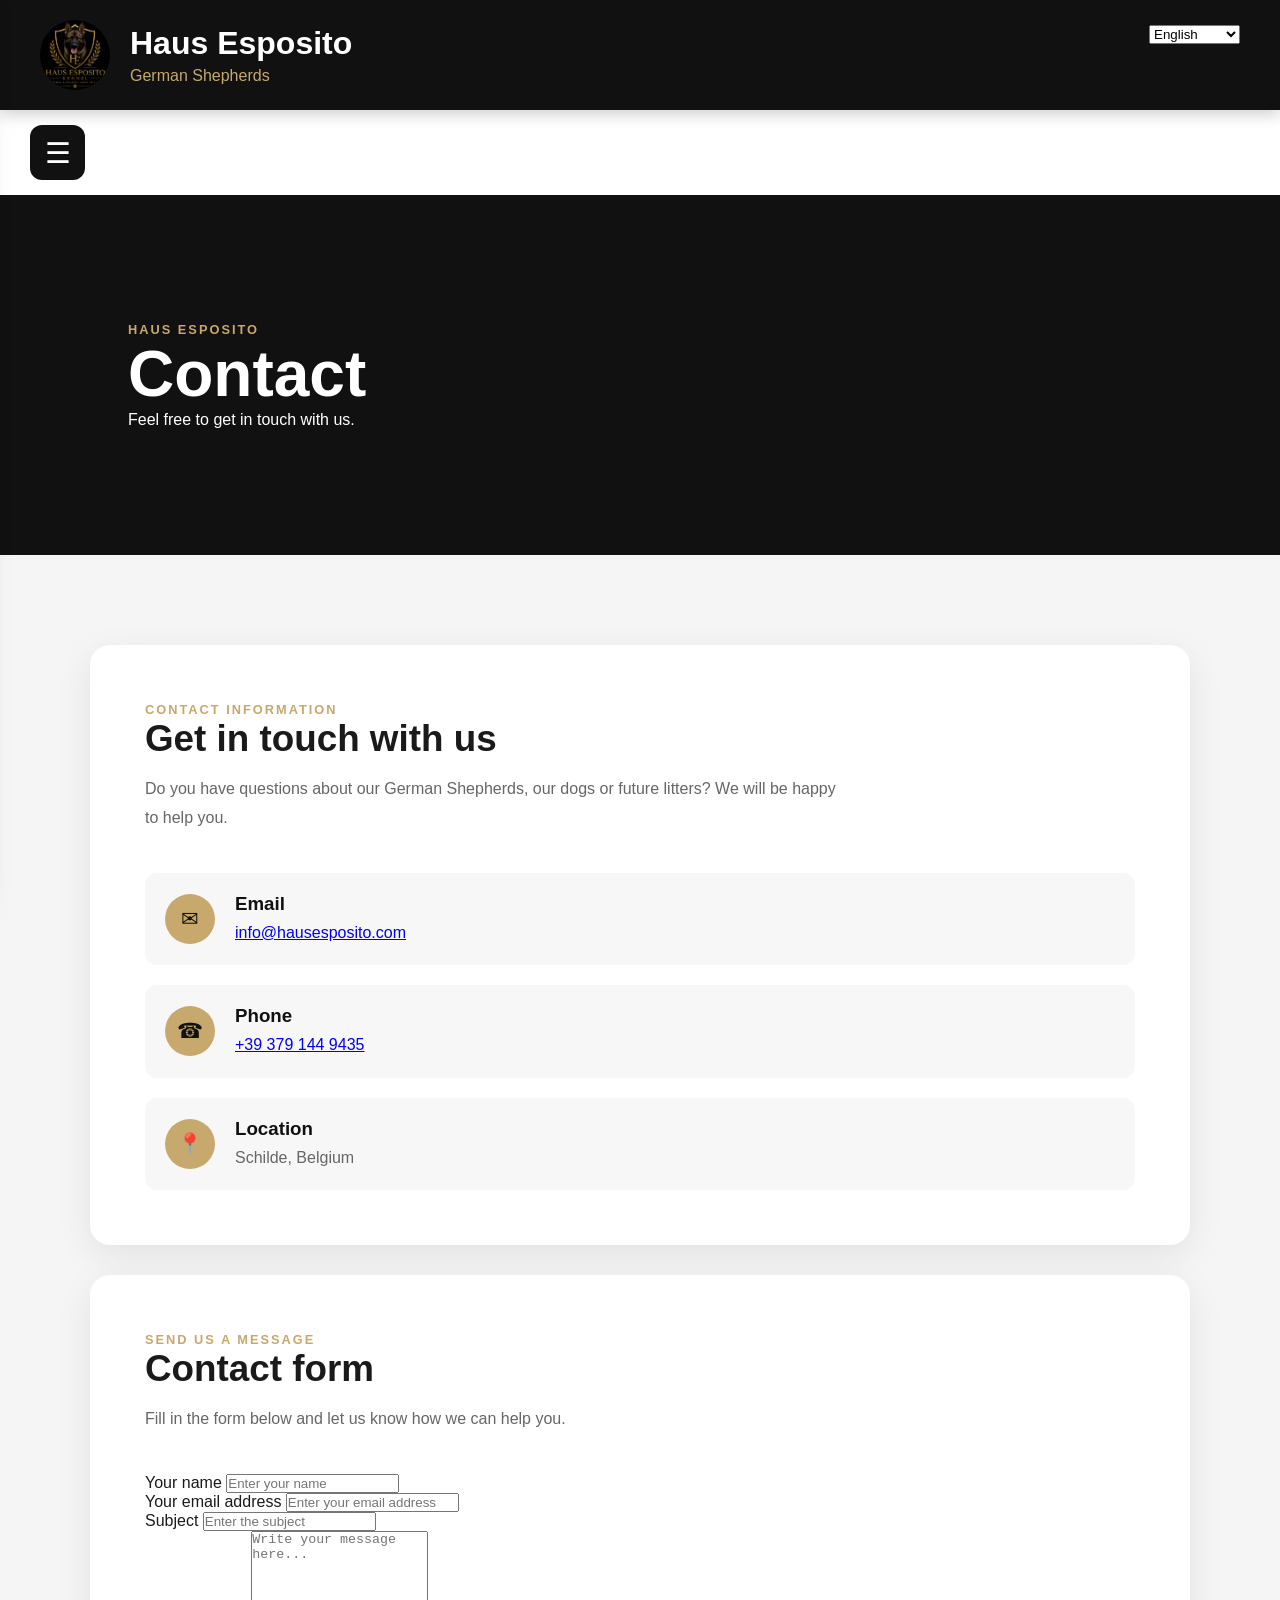
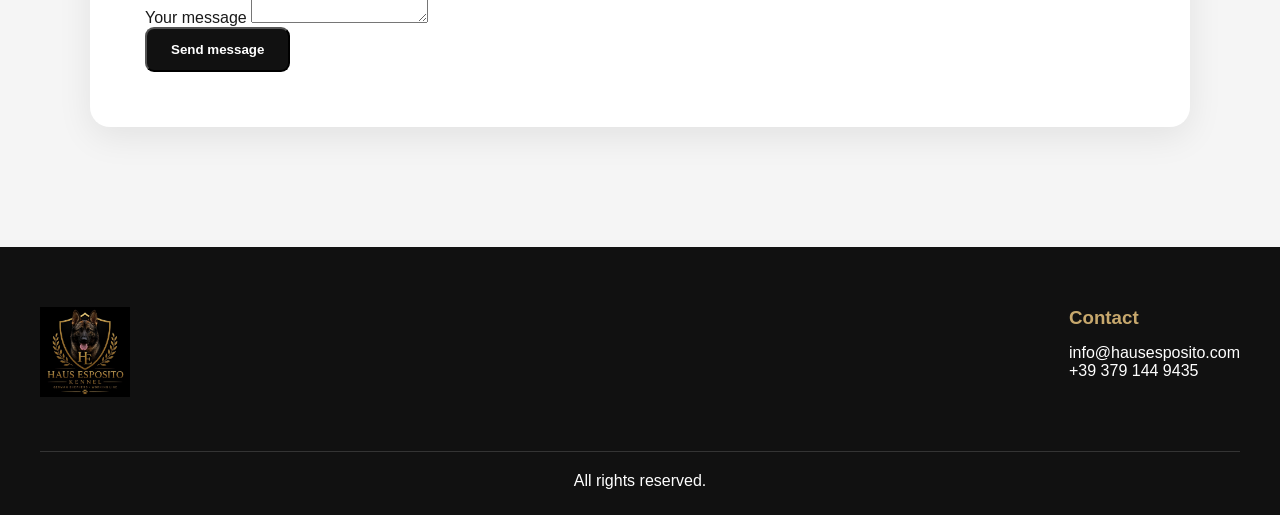
==== contact.html @ baf9826c "Add files via upload" ====
<!DOCTYPE html>
<html lang="en">

<head>
    <meta charset="UTF-8">
    <meta name="viewport" content="width=device-width, initial-scale=1.0">

    <title>Haus Esposito - Contact</title>

    <link rel="icon" type="image/png" href="images/site_logo.png">
    <link rel="stylesheet" href="style.css">
</head>

<body>

    <div id="overlay"></div>

    <!-- SIDEBAR -->

    <nav id="sidebar">

        <h2>Haus Esposito</h2>

        <a href="index.html" data-translate="home">Home</a>

        <div class="submenu">
            <span data-translate="dogs">Our Dogs</span>

            <a href="reuen.html" data-translate="males">Males</a>
            <a href="teven.html" data-translate="females">Females</a>
            <a href="puppys.html" data-translate="puppies">Our Puppies</a>
        </div>

        <a href="foto-galerij.html" data-translate="gallery">Photo Gallery</a>
        <a href="over-ons.html" data-translate="about">About Us</a>

        <a href="news.html" class="news-nav-link">
            <span class="news-label" data-translate="news">News</span>
            <span class="news-badge">NEW!</span>
        </a>

        <a href="contact.html" class="active" data-translate="contact">Contact</a>

    </nav>


    <!-- HEADER -->

    <header>

        <div class="logo-container">

            <img src="images/logo.jpg" alt="Haus Esposito Logo">

            <div>
                <h1>Haus Esposito</h1>
                <p data-translate="breed">German Shepherds</p>
            </div>

        </div>

        <div class="language-selector">
            <select id="languageSelect" onchange="setLanguage(this.value)">
                <option value="en">English</option>
                <option value="nl">Nederlands</option>
                <option value="de">Deutsch</option>
                <option value="it">Italiano</option>
            </select>
        </div>

    </header>


    <!-- MENU BUTTON -->

    <div class="menu-bar">
        <button id="menuBtn">☰</button>
    </div>


    <!-- PAGE HERO -->

    <section class="page-hero">

        <div class="page-hero-content">

            <p class="eyebrow">HAUS ESPOSITO</p>

            <h1 data-translate="contact">Contact</h1>

            <p data-translate="contactHeroText">
                Feel free to get in touch with us.
            </p>

        </div>

    </section>


    <!-- CONTACT CONTENT -->

    <main class="contact-page">

        <div class="contact-container">

            <!-- CONTACT INFORMATION -->

            <div class="contact-card">

                <span class="eyebrow" data-translate="contactDetails">
                    CONTACT INFORMATION
                </span>

                <h2 data-translate="contactTitle">
                    Get in touch with us
                </h2>

                <p class="contact-intro" data-translate="contactIntro">
                    Do you have questions about our German Shepherds, our dogs or future litters? We will be happy to help you.
                </p>


                <div class="contact-details">

                    <!-- EMAIL -->

                    <div class="contact-item">

                        <div class="contact-icon">✉</div>

                        <div>
                            <h3 data-translate="email">Email</h3>

                            <p>
                                <a href="mailto:info@hausesposito.com">
                                    info@hausesposito.com
                                </a>
                            </p>
                        </div>

                    </div>


                    <!-- PHONE -->

                    <div class="contact-item">

                        <div class="contact-icon">☎</div>

                        <div>
                            <h3 data-translate="phone">Phone</h3>

                            <p>
                                <a href="tel:+39 379 144 9435">
                                    +39 379 144 9435
                                </a>
                            </p>
                        </div>

                    </div>


                    <!-- LOCATION -->

                    <div class="contact-item">

                        <div class="contact-icon">📍</div>

                        <div>
                            <h3 data-translate="location">Location</h3>

                            <p data-translate="locationValue">
                                Schilde, Belgium
                            </p>
                        </div>

                    </div>

                </div>

            </div>


            <!-- CONTACT FORM -->

            <div class="contact-card contact-form-card">

                <span class="eyebrow" data-translate="formEyebrow">
                    SEND US A MESSAGE
                </span>

                <h2 data-translate="formTitle">
                    Contact form
                </h2>

                <p class="contact-intro" data-translate="formIntro">
                    Fill in the form below and let us know how we can help you.
                </p>


                <form
                    id="contactForm"
                    action="https://api.web3forms.com/submit"
                    method="POST"
                >

                <input
                    type="hidden"
                    name="access_key"
                    value="2a1e0114-d9b5-4f14-b471-3b228fc2c122"
                >

                    <input
                        type="hidden"
                        name="from_name"
                        value="Haus Esposito Contact Form"
                    >


                    <div class="form-group">

                        <label for="contactName" data-translate="formName">
                            Your name
                        </label>

                        <input
                            type="text"
                            id="contactName"
                            name="name"
                            placeholder="Enter your name"
                            data-translate-placeholder="formNamePlaceholder"
                            required
                        >

                    </div>


                    <div class="form-group">

                        <label for="contactEmail" data-translate="formEmail">
                            Your email address
                        </label>

                        <input
                            type="email"
                            id="contactEmail"
                            name="email"
                            placeholder="Enter your email address"
                            data-translate-placeholder="formEmailPlaceholder"
                            required
                        >

                    </div>


                    <div class="form-group">

                        <label for="contactSubject" data-translate="formSubject">
                            Subject
                        </label>

                        <input
                            type="text"
                            id="contactSubject"
                            name="subject"
                            placeholder="Enter the subject"
                            data-translate-placeholder="formSubjectPlaceholder"
                            required
                        >

                    </div>


                    <div class="form-group">

                        <label for="contactMessage" data-translate="formMessage">
                            Your message
                        </label>

                        <textarea
                            id="contactMessage"
                            name="message"
                            rows="6"
                            placeholder="Write your message here..."
                            data-translate-placeholder="formMessagePlaceholder"
                            required
                        ></textarea>

                    </div>


                    <button type="submit" class="preview-btn" id="submitButton" data-translate="formSend">
                        Send message
                    </button>


                    <p
                        id="formStatus"
                        class="form-status"
                        role="status"
                        aria-live="polite"
                        hidden
                    ></p>

                </form>

            </div>

        </div>

    </main>


    <!-- FOOTER -->

    <footer>

        <div class="footer-content">

            <div>
                <img
                    src="images/logo.jpg"
                    class="footer-logo"
                    alt="Haus Esposito"
                >
            </div>

            <div>

                <h3 data-translate="contact">Contact</h3>

                <p>info@hausesposito.com</p>

                <p>+39 379 144 9435</p>

            </div>

        </div>


        <div class="copyright" data-translate="footerRights">
            All rights reserved.
        </div>

    </footer>


    <!-- SCRIPTS -->

    <script src="translations.js"></script>
    <script src="script.js"></script>

    <script>
        document.addEventListener("DOMContentLoaded", function () {

            const contactForm = document.getElementById("contactForm");
            const formStatus = document.getElementById("formStatus");
            const submitButton = document.getElementById("submitButton");
            const languageSelect = document.getElementById("languageSelect");

            const messages = {
                en: {
                    sending: "Sending your message...",
                    success: "Your message has been sent successfully! We will get back to you as soon as possible.",
                    error: "Something went wrong. Please try again or contact us directly by email.",
                    button: "Send message"
                },
                nl: {
                    sending: "Je bericht wordt verzonden...",
                    success: "Je bericht is succesvol verzonden! We nemen zo snel mogelijk contact met je op.",
                    error: "Er is iets misgegaan. Probeer het opnieuw of neem rechtstreeks contact met ons op via e-mail.",
                    button: "Bericht verzenden"
                },
                de: {
                    sending: "Deine Nachricht wird gesendet...",
                    success: "Deine Nachricht wurde erfolgreich gesendet! Wir werden uns so schnell wie möglich bei dir melden.",
                    error: "Etwas ist schiefgelaufen. Bitte versuche es erneut oder kontaktiere uns direkt per E-Mail.",
                    button: "Nachricht senden"
                },
                it: {
                    sending: "Il tuo messaggio è in fase di invio...",
                    success: "Il tuo messaggio è stato inviato correttamente! Ti risponderemo il prima possibile.",
                    error: "Qualcosa è andato storto. Riprova oppure contattaci direttamente via e-mail.",
                    button: "Invia messaggio"
                }
            };

            function getCurrentLanguage() {
                const selectedLanguage = languageSelect ? languageSelect.value : "en";
                return messages[selectedLanguage] ? selectedLanguage : "en";
            }

            contactForm.addEventListener("submit", async function (event) {

                event.preventDefault();

                if (!contactForm.reportValidity()) {
                    return;
                }

                const language = getCurrentLanguage();
                const currentMessages = messages[language];

                submitButton.disabled = true;
                submitButton.textContent = currentMessages.sending;

                formStatus.hidden = false;
                formStatus.textContent = currentMessages.sending;

                try {

                    const formData = new FormData(contactForm);

                    const response = await fetch(contactForm.action, {
                        method: "POST",
                        body: formData
                    });

                    const result = await response.json();

                    if (response.ok && result.success) {

                        formStatus.textContent = currentMessages.success;
                        contactForm.reset();

                    } else {

                        formStatus.textContent = currentMessages.error;

                    }

                } catch (error) {

                    formStatus.textContent = currentMessages.error;

                } finally {

                    submitButton.disabled = false;
                    submitButton.textContent = messages[getCurrentLanguage()].button;

                }

            });

        });
    </script>

</body>
</html>
---- style.css ----
/* ========================================
   RESET
======================================== */

*{
    margin:0;
    padding:0;
    box-sizing:border-box;
}

html{
    scroll-behavior:smooth;
}

body{
    font-family:Calibri, Arial, sans-serif;
    background:#f5f5f5;
    color:#1a1a1a;
    overflow-x:hidden;
}

/* ========================================
   HEADER
======================================== */

header{
    position:relative;
    background:#111;
    color:white;
    padding:20px 40px;
    box-shadow:0 4px 15px rgba(0,0,0,.2);
}

.logo-container{
    display:flex;
    align-items:center;
    gap:20px;
}

.logo-container img{
    width:auto;
    height:70px;
    max-width:100px;
    object-fit:contain;
    border-radius:50%;
    display:block;
}

.logo-container img:hover{
    transform:scale(1.05);
}

.logo-container h1{
    font-size:2rem;
    font-weight:700;
}

.logo-container p{
    color:#c7a86d;
    margin-top:5px;
}

/* ========================================
   LANGUAGE SELECTOR
======================================== */

.language-selector{
    position:absolute;
    top:25px;
    right:40px;
    z-index:10000;
}

#languageBtn{
    background:rgba(255,255,255,.08);
    border:1px solid rgba(255,255,255,.2);
    color:white;
    padding:10px 15px;
    border-radius:10px;
    cursor:pointer;
    transition:.3s;
}

#languageBtn:hover{
    background:#c7a86d;
    color:#111;
}

.language-menu{
    position:absolute;
    top:50px;
    right:0;
    min-width:190px;
    background:#111;
    border-radius:12px;
    padding:8px;
    box-shadow:0 10px 30px rgba(0,0,0,.35);
    opacity:0;
    visibility:hidden;
    transform:translateY(-10px);
    transition:.25s;
}

.language-menu.active{
    opacity:1;
    visibility:visible;
    transform:translateY(0);
}

.language-menu button{
    width:100%;
    border:none;
    background:none;
    color:white;
    text-align:left;
    padding:12px;
    border-radius:8px;
    cursor:pointer;
}

.language-menu button:hover{
    background:#c7a86d;
    color:#111;
}

/* ========================================
   GOOGLE TRANSLATE
======================================== */

#google_translate_element{
    display:none;
}

/* ========================================
   MENU BAR
======================================== */

.menu-bar{
    padding:15px 30px;
    background:white;
    box-shadow:0 2px 10px rgba(0,0,0,.08);
}

#menuBtn{
    width:55px;
    height:55px;
    border:none;
    border-radius:12px;
    background:#111;
    color:white;
    font-size:1.8rem;
    cursor:pointer;
    transition:.3s;
}

#menuBtn:hover{
    background:#c7a86d;
    color:#111;
    transform:scale(1.05);
}

/* =========================
   SIDEBAR
========================= */

#sidebar{
    position:fixed;
    top:0;
    left:-350px;

    width:320px;
    height:100vh;

    background:#111;
    z-index:9999;

    transition:.35s ease;

    padding:40px 0;

    overflow-y:auto;

    box-shadow:5px 0 30px rgba(0,0,0,.4);
}

#sidebar.active{
    left:0;
}

/* Titel */
#sidebar h2{
    color:white;
    padding:0 30px 30px;
}


/* =========================
   HOOFDMENU
========================= */

#sidebar > a{
    display:block;

    color:white;
    text-decoration:none;

    padding:16px 30px;

    transition:.3s;
}

#sidebar > a:hover{
    background:#222;
    padding-left:40px;
}


/* Actieve hoofdpagina */
#sidebar > a.active{
    background:#c7a86d;
    color:#111;
    font-weight:700;
}

#sidebar > a.active:hover{
    background:#d6b979;
    padding-left:30px;
}


/* =========================
   ONZE HONDEN
========================= */

.submenu{
    margin-top:5px;
    margin-bottom:5px;
}

/* "Onze Honden" titel */
.submenu span{
    display:block;

    color:#c7a86d;

    padding:15px 30px 10px;

    font-weight:700;
}


/* Reuen + Teven */
.submenu a{
    display:block;

    color:white;
    text-decoration:none;

    padding:13px 30px 13px 50px;

    transition:.3s;
}


/* Hover op Reuen / Teven */
.submenu a:hover{
    background:#222;

    padding-left:60px;
}


/* Actieve Reuen / Teven */
.submenu a.active{
    background:#c7a86d;

    color:#111;

    font-weight:700;
}


/* Actieve link niet extra laten verschuiven */
.submenu a.active:hover{
    background:#d6b979;

    padding-left:50px;
}


/* =========================
   ONZE PUPPY'S
========================= */

/*
   Puppy staat buiten .submenu in je HTML,
   maar hoort visueel wel bij Onze Honden.
*/

#sidebar a[href="puppys.html"]{
    padding-left:50px;
}

#sidebar a[href="puppys.html"]:hover{
    padding-left:60px;
}


/* =========================
   OVERIGE PAGINA'S
========================= */

#sidebar a[href="over-ons.html"],
#sidebar a[href="news.html"],
#sidebar a[href="contact.html"]{
    padding-left:30px;
}

#sidebar a[href="over-ons.html"]:hover,
#sidebar a[href="news.html"]:hover,
#sidebar a[href="contact.html"]:hover{
    padding-left:40px;
}

/* ========================================
   OVERLAY
======================================== */

#overlay{
    position:fixed;
    inset:0;
    background:rgba(0,0,0,.45);
    opacity:0;
    visibility:hidden;
    transition:.3s;
    z-index:9998;
}

#overlay.active{
    opacity:1;
    visibility:visible;
}

/* ========================================
   HERO
======================================== */

.hero{
    height:85vh;
    background:
        linear-gradient(rgba(0,0,0,.45),rgba(0,0,0,.45)),
        url("IMG/hero.jpg");
    background-size:cover;
    background-position:center;
    display:flex;
    justify-content:center;
    align-items:center;
    text-align:center;
    color:white;
}

.hero-content h1{
    font-size:4rem;
}

.hero-buttons{
    display:flex;
    justify-content:center;
    gap:20px;
    margin-top:35px;
    flex-wrap:wrap;
}

.hero-buttons a{
    text-decoration:none;
    background:#c7a86d;
    color:white;
    padding:15px 28px;
    border-radius:10px;
    font-weight:600;
    transition:.3s;
}

.hero-buttons a:hover{
    transform:translateY(-5px);
}

/* ========================================
   HONDEN HOMEPAGE
======================================== */

.dogs{
    width:min(1200px,90%);
    margin:auto;
    padding:80px 0;
    display:grid;
    grid-template-columns:repeat(auto-fit,minmax(350px,1fr));
    gap:35px;
}

.dog-card{
    background:white;
    border-radius:20px;
    overflow:hidden;
    box-shadow:0 10px 30px rgba(0,0,0,.1);
    transition:.3s;
}

.dog-card:hover{
    transform:translateY(-8px);
}

.dog-card img{
    width:100%;
    height:320px;
    object-fit:cover;
}

.card-content{
    padding:30px;
}

.card-content p{
    color:#666;
    margin:15px 0 25px;
}

/* ========================================
   REUEN / TEVEN
======================================== */

.dog-grid{
    width:min(1200px,90%);
    margin:auto;
    padding:80px 0;
    display:grid;
    grid-template-columns:repeat(auto-fit,minmax(350px,1fr));
    gap:30px;
}

.dog-box{
    width:fit-content;
    max-width:none;

    margin:auto;

    background:white;
    border-radius:20px;
    padding:25px;
}

.dog-box:hover{
    transform:translateY(-8px) scale(1.02);
    box-shadow:0 20px 50px rgba(0,0,0,.18);
}

.dog-image img{
    width:100%;
    height:220px;
    object-fit:cover;
    transition:0.3s;
}

.dog-image:hover img{
    transform:scale(1.05);
}

.dog-info{
    padding:25px;
}

.dog-info h2{
    margin-bottom:10px;
}

.age{
    color:#c7a86d;
    font-weight:700;
    margin-bottom:15px;
}

.more-btn{
    background:#111;
    color:white;
    border:none;
    padding:10px 18px;
    border-radius:8px;
    cursor:pointer;
    transition:.3s;
}

.more-btn:hover{
    background:#c7a86d;
    color:#111;
}

.dog-details{
    max-height:0;
    overflow:hidden;
    transition:max-height .5s ease;
    margin-top:15px;
    color:#666;
    line-height:1.7;
}

.dog-box.active .dog-details{
    max-height:400px;
}

/* ========================================
   PAGE HERO
======================================== */

.page-hero{
    min-height:40vh;
    background:#111;
    color:white;
    display:flex;
    align-items:center;
    padding:80px 10%;
}

.page-hero h1{
    font-size:4rem;
}

.eyebrow{
    color:#c7a86d;
    font-weight:700;
    letter-spacing:3px;
}

/* ========================================
   SIMPLE PAGES
======================================== */

.page-content{
    width:min(1200px,90%);
    margin:auto;
    padding:80px 0;
}

.page-card{
    background:white;
    padding:40px;
    border-radius:20px;
    box-shadow:0 10px 30px rgba(0,0,0,.08);
}

.page-card p{
    color:#666;
    line-height:1.8;
}

/* ========================================
   FOOTER
======================================== */

footer{
    background:#111;
    color:white;
    padding:60px 40px 25px;
}

.footer-logo{
    width:90px;
    height:90px;
    object-fit:contain;
}

.footer-content{
    display:flex;
    justify-content:space-between;
    flex-wrap:wrap;
    gap:40px;
    max-width:1200px;
    margin:auto;
}

.footer-content h3{
    color:#c7a86d;
    margin-bottom:15px;
}

.copyright{
    text-align:center;
    margin-top:50px;
    padding-top:20px;
    border-top:1px solid rgba(255,255,255,.15);
}

/* ========================================
   ANIMATION
======================================== */

@keyframes fadeUp{

    from{
        opacity:0;
        transform:translateY(50px);
    }

    to{
        opacity:1;
        transform:translateY(0);
    }

}

/* ========================================
   MOBILE
======================================== */

@media(max-width:768px){

    header{
        padding:20px;
    }

    .logo-container img{
        width:70px;
        height:70px;
    }

    .logo-container h1{
        font-size:1.5rem;
    }

    #sidebar{
        width:85%;
        left:-85%;
    }

    .hero h1{
        font-size:2.5rem;
    }

    .dogs,
    .dog-grid{
        grid-template-columns:1fr;
    }

}

/* ========================================
   CONTACT
======================================== */

.contact-section{
    width:min(1200px,90%);
    margin:auto;
    padding:80px 0;
}

.contact-card,
.contact-form{
    background:white;
    padding:40px;
    border-radius:20px;
    box-shadow:0 10px 30px rgba(0,0,0,.08);
    margin-bottom:30px;
}

.contact-form form{
    display:flex;
    flex-direction:column;
    gap:15px;
}

.contact-form input,
.contact-form textarea{
    padding:15px;
    border:1px solid #ddd;
    border-radius:10px;
}

.contact-form button{
    background:#111;
    color:white;
    border:none;
    padding:15px;
    border-radius:10px;
    cursor:pointer;
}

.contact-form button:hover{
    background:#c7a86d;
    color:#111;
}

/* ========================================
   PUPPIES
======================================== */

.puppy-info{
    width:min(1000px,90%);
    margin:auto;
    padding:80px 0;
}

.puppy-card{
    background:white;
    padding:50px;
    border-radius:20px;
    text-align:center;
    box-shadow:0 10px 30px rgba(0,0,0,.08);
}

.status{
    display:inline-block;
    background:#c7a86d;
    color:#111;
    padding:10px 20px;
    border-radius:50px;
    font-weight:700;
    margin-bottom:25px;
}

.puppy-card h2{
    margin-bottom:20px;
}

.puppy-card p{
    color:#666;
    line-height:1.8;
}

.puppy-card a{
    display:inline-block;
    margin-top:25px;
    background:#111;
    color:white;
    text-decoration:none;
    padding:14px 24px;
    border-radius:10px;
}

.dog-data{
    margin-bottom:20px;
}

.more-btn{
    margin-top:15px;
    margin-bottom:15px;
}

.dog-details{
    max-height:0;
    overflow:hidden;
    transition:max-height .4s ease;
}

.dog-box.active .dog-details{
    max-height:500px;
}

/* =========================
   HOME - OVER ONS & CONTACT
========================= */

.about-preview,
.contact-preview{
    padding:100px 0;
}

.about-preview{
    background:#f5f5f5;
}

.contact-preview{
    background:#eeeeee;
}


/* CONTAINER */

.preview-container{
    width:min(1100px,90%);
    margin:auto;

    background:white;

    padding:55px;

    border-radius:20px;

    box-shadow:0 10px 30px rgba(0,0,0,.08);
}


/* KLEINE TITEL */

.preview-container .eyebrow{
    display:block;

    color:#c7a86d;

    font-size:.85rem;

    font-weight:700;

    letter-spacing:3px;

    margin-bottom:12px;
}


/* TITEL */

.preview-container h2{
    font-size:2.4rem;

    margin-bottom:20px;

    color:#111;
}


/* TEKST */

.preview-container p{
    max-width:800px;

    color:#666;

    font-size:1.05rem;

    line-height:1.8;

    margin-bottom:25px;
}


/* KNOP */

.preview-btn{
    display:inline-block;

    padding:13px 24px;

    background:#111;

    color:white;

    text-decoration:none;

    border-radius:9px;

    font-weight:600;

    transition:.3s;
}

.preview-btn:hover{
    background:#c7a86d;

    color:#111;

    transform:translateY(-2px);
}


/* =========================
   HOME RESPONSIVE
========================= */

@media(max-width:768px){

    .about-preview,
    .contact-preview{
        padding:60px 0;
    }

    .preview-container{
        padding:35px 25px;
    }

    .preview-container h2{
        font-size:2rem;
    }

}

/* =========================
   CONTACT PAGE
========================= */

.contact-page{
    background:#f5f5f5;

    padding:90px 0;
}

.contact-container{
    width:min(1100px,90%);

    margin:auto;
}


/* CONTACT CARD */

.contact-card{
    background:white;

    border-radius:20px;

    padding:55px;

    box-shadow:0 10px 35px rgba(0,0,0,.08);
}


/* TITLE */

.contact-card h2{
    font-size:2.3rem;

    margin-bottom:15px;
}


/* INTRO */

.contact-intro{
    color:#666;

    line-height:1.8;

    max-width:700px;

    margin-bottom:40px;
}


/* CONTACT DETAILS */

.contact-details{
    display:grid;

    gap:20px;
}


/* ITEM */

.contact-item{
    display:flex;

    align-items:center;

    gap:20px;

    padding:20px;

    background:#f7f7f7;

    border-radius:12px;

    transition:.3s;
}

.contact-item:hover{
    transform:translateX(5px);

    background:#f1eadc;
}


/* ICON */

.contact-icon{
    width:50px;
    height:50px;

    display:flex;

    align-items:center;
    justify-content:center;

    background:#c7a86d;

    color:#111;

    border-radius:50%;

    font-size:1.3rem;
}


/* ITEM TITLE */

.contact-item h3{
    margin-bottom:5px;

    color:#111;
}


/* ITEM TEXT */

.contact-item p{
    color:#666;

    line-height:1.6;
}


/* =========================
   CONTACT MOBILE
========================= */

@media(max-width:768px){

    .contact-page{
        padding:60px 0;
    }

    .contact-card{
        padding:30px 25px;
    }

    .contact-card h2{
        font-size:1.9rem;
    }

    .contact-item{
        align-items:flex-start;
    }

}

/* =========================
   NIEUWS
========================= */

.news-container{

    width:min(1000px,90%);

    margin:auto;

    padding:80px 0 100px;

}


/* =========================
   NEWS CARD
========================= */

.news-card{

    background:white;

    border-radius:18px;

    margin-bottom:25px;

    box-shadow:
        0 10px 30px rgba(0,0,0,.08);

    overflow:hidden;

    transition:.3s;
}


.news-card:hover{

    box-shadow:
        0 15px 40px rgba(0,0,0,.12);

}


/* =========================
   SUMMARY
========================= */

.news-card summary{

    list-style:none;

    cursor:pointer;

    padding:30px 35px;

}


.news-card summary::-webkit-details-marker{

    display:none;

}


.news-summary{

    display:flex;

    align-items:center;

    justify-content:space-between;

    gap:20px;

}


.news-date{

    display:block;

    color:#c7a86d;

    font-size:.85rem;

    font-weight:700;

    text-transform:uppercase;

    letter-spacing:1.5px;

    margin-bottom:8px;

}


.news-summary h2{

    font-size:1.5rem;

    color:#111;

}


.news-arrow{
    display:inline-flex;
    align-items:center;
    justify-content:center;
    padding:11px 20px;
    background:#111;
    color:white;
    border-radius:8px;
    font-size:.9rem;
    font-weight:600;
    flex-shrink:0;
    transition:.3s;
}

.news-card:hover .news-arrow{
    background:#c7a86d;
    color:#111;
}

.news-card details[open] .news-arrow{
    background:#c7a86d;
    color:#111;
}

/* =========================
   NEWS CONTENT
========================= */

.news-content{

    padding:25px 35px 35px;

    color:#666;

    line-height:1.8;

}


.news-content p{

    margin-bottom:15px;

}


.news-content p:last-child{

    margin-bottom:0;

}


/* =========================
   MOBILE
========================= */

@media(max-width:768px){

    .news-container{

        width:90%;

        padding:60px 0 80px;

    }


    .news-card summary{

        padding:25px;

    }


    .news-summary h2{

        font-size:1.25rem;

    }


    .news-content{

        padding:20px 25px 30px;

    }


    .news-arrow{

        width:35px;

        height:35px;

        font-size:1.3rem;

    }

}

/* =========================
   FOTO GALERIJ
========================= */

.gallery-page{
    width:min(1200px,90%);
    margin:auto;
}


/* =========================
   GALERIJ SECTIES
========================= */

.gallery-section,
.video-section{
    padding:80px 0;
}


.gallery-title{
    margin-bottom:40px;
}


.gallery-title h2{
    font-size:2.5rem;
    margin:10px 0 12px;
}


.gallery-title p{
    color:#666;
    line-height:1.7;
    max-width:700px;
}


/* =========================
   EYEBROW
========================= */

.eyebrow{
    color:#c7a86d !important;
    font-size:.8rem;
    font-weight:700;
    letter-spacing:2px;
    text-transform:uppercase;
}


/* =========================
   FOTO GRID
========================= */

.photo-grid{
    display:grid;
    grid-template-columns:repeat(3,1fr);
    gap:30px;
}


/* =========================
   FOTO CARD
========================= */

.photo-card{

    margin:0;

    background:white;

    border-radius:18px;

    overflow:hidden;

    box-shadow:
        0 10px 30px rgba(0,0,0,.10);

    transition:
        transform .35s ease,
        box-shadow .35s ease;

}


/* HOVER */

.photo-card:hover{

    transform:translateY(-7px);

    box-shadow:
        0 18px 40px rgba(0,0,0,.18);

}


/* =========================
   FOTO
========================= */

.photo-card img{

    width:100%;

    height:280px;

    display:block;

    object-fit:cover;

    transition:
        transform .4s ease;

}


.photo-card:hover img{

    transform:scale(1.04);

}


/* =========================
   CAPTION
========================= */

.photo-card figcaption,
.video-card figcaption{

    padding:24px;

}


/* =========================
   HOND + DATUM
========================= */

.media-info{

    display:flex;

    flex-wrap:wrap;

    gap:8px;

    margin-bottom:14px;

}


.media-dog,
.media-date{

    display:inline-block;

    font-size:.78rem;

    font-weight:700;

    padding:6px 10px;

    border-radius:6px;

}


.media-dog{

    background:#111;

    color:white;

}


.media-date{

    background:#f0f0f0;

    color:#555;

}


/* =========================
   TITEL MEDIA
========================= */

.photo-card h3,
.video-card h3{

    font-size:1.2rem;

    margin-bottom:8px;

}


.photo-card p,
.video-card p{

    color:#666;

    line-height:1.6;

    margin:0;

}


/* =========================
   VIDEO SECTIE
========================= */

.video-section{

    border-top:1px solid #ddd;

    margin-top:20px;

}


/* =========================
   VIDEO GRID
========================= */

.video-grid{

    display:grid;

    grid-template-columns:
        repeat(3,1fr);

    gap:30px;

}


/* =========================
   VIDEO CARD
========================= */

.video-card{

    margin:0;

    background:white;

    border-radius:18px;

    overflow:hidden;

    box-shadow:
        0 10px 30px rgba(0,0,0,.10);

    transition:
        transform .35s ease,
        box-shadow .35s ease;

}


.video-card:hover{

    transform:translateY(-7px);

    box-shadow:
        0 18px 40px rgba(0,0,0,.18);

}


/* =========================
   VIDEO
========================= */

.video-card video{

    width:100%;

    display:block;

    aspect-ratio:16/9;

    object-fit:cover;

    background:#111;

}


/* =========================
   RESPONSIVE
========================= */

@media(max-width:900px){

    .photo-grid{

        grid-template-columns:
            repeat(2,1fr);

    }


    .video-grid{

        grid-template-columns:
            repeat(2,1fr);

    }

}


@media(max-width:600px){

    .gallery-section,
    .video-section{

        padding:60px 0;

    }


    .gallery-title h2{

        font-size:2rem;

    }


    .photo-grid{

        grid-template-columns:1fr;

    }


    .video-grid{

        grid-template-columns:1fr;

    }


    .photo-card img{

        height:300px;

    }


    .media-info{

        flex-direction:column;

        align-items:flex-start;

    }

}

/* =========================
   DOG DETAILS
========================= */

.profile-pic{
    width:250px;
    height:auto;

    border-radius:15px;
    border:3px solid #c7a86d;

    display:block;
}

.dog-info h2{
    font-size:2rem;
    margin-bottom:15px;
}

.dog-data{
    margin-bottom:20px;
}

.dog-data p{
    margin:8px 0;
    font-size:1.05rem;
}

.dog-header-info h2{
    font-size:2rem;
    margin-bottom:12px;
}

.dog-details{
    max-height:0;
    overflow:hidden;
    transition:max-height .5s ease;
    margin-top:20px;
}

.dog-box.active .dog-details{
    max-height:1000px;
}

.dog-details h3{
    margin-top:20px;
    margin-bottom:10px;
    color:#111;
}

.achievements{
    list-style:none;
    padding:0;
    margin:0;
}

.achievements li{
    padding:8px 0;
    border-bottom:1px solid #eee;
}

.achievements li::before{
    content:"✓ ";
    color:#c7a86d;
    font-weight:bold;
}

@media(max-width:768px){

    .dog-header{
        flex-direction:column;
        text-align:center;
    }

    .profile-pic{
        width:160px;
        height:160px;
    }

}

/* ========================================
   1. RESET
======================================== */

*,
*::before,
*::after {
    box-sizing: border-box;
    margin: 0;
    padding: 0;
}

html {
    min-height: 100%;
    -webkit-text-size-adjust: 100%;
}

body {
    font-family: Calibri, Arial, sans-serif;
}


/* ========================================
   2. PAGINA
======================================== */

.maintenance-page {
    min-height: 100vh;
    min-height: 100svh;
    width: 100%;

    display: flex;
    justify-content: center;
    align-items: center;

    padding: 30px 20px;

    background: #101010;
    color: #ffffff;

    text-align: center;
    overflow-x: hidden;
}


/* ========================================
   3. HOOFDCONTAINER
======================================== */

.maintenance-container {
    width: 100%;
    max-width: 680px;

    margin: auto;
}


/* ========================================
   4. LOGO
======================================== */

.maintenance-logo {
    display: block;

    width: 100px;
    height: 100px;

    margin: 0 auto 24px;

    object-fit: contain;
    object-position: center;

    border-radius: 50%;
}


/* ========================================
   5. BRANDNAAM
======================================== */

.maintenance-eyebrow {
    display: block;

    margin-bottom: 18px;

    color: #c7a86d;

    font-family: Calibri, Arial, sans-serif;
    font-size: 14px;
    font-weight: 700;

    letter-spacing: 4px;
    line-height: 1.4;
}


/* ========================================
   6. HOOFDTITEL
======================================== */

.maintenance-container h1 {
    max-width: 650px;

    margin: 0 auto 20px;

    color: #ffffff;

    font-family: Calibri, Arial, sans-serif;
    font-size: clamp(38px, 6vw, 58px);
    font-weight: 700;

    line-height: 1.08;
    letter-spacing: -0.5px;
}


/* ========================================
   7. INTRODUCTIE
======================================== */

.maintenance-text {
    margin-bottom: 12px;

    color: #ffffff;

    font-size: 19px;
    line-height: 1.5;
    font-weight: 400;
}


/* ========================================
   8. EXTRA BESCHRIJVING
======================================== */

.maintenance-subtext {
    max-width: 520px;

    margin: 0 auto 20px;

    color: #bdbdbd;

    font-size: 15px;
    line-height: 1.65;
}


/* ========================================
   9. WITO - STUD DOG
======================================== */
.maintenance-stud {
    width: 100%;
    max-width: 680px;

    margin: 0 auto;
    padding: 0 10px;

    text-align: center;
}

/* WITO - STUD DOG */

.maintenance-stud h2 {
    margin: 0 0 4px;

    color: #c9a45b;

    font-family: Georgia, "Times New Roman", serif;
    font-size: clamp(34px, 5.5vw, 58px);
    font-weight: 700;

    line-height: 1.12;
    letter-spacing: 0;
    text-transform: uppercase;
}

/* OFFICIALLY AVAILABLE FOR STUD SERVICE */

.maintenance-stud h3 {
    margin: 0 0 12px;

    color: #c9a45b;

    font-family: Georgia, "Times New Roman", serif;
    font-size: clamp(14px, 2.6vw, 25px);
    font-weight: 700;

    line-height: 1.25;
    letter-spacing: 0;
    text-transform: uppercase;
}

/* Beschrijving */

.maintenance-stud p {
    max-width: 540px;

    margin: 0 auto;

    color: #dedede;

    font-family: Georgia, "Times New Roman", serif;
    font-size: clamp(15px, 2.2vw, 20px);
    font-weight: 400;

    line-height: 1.55;
}

/* ========================================
   10. CONTACTKAART
======================================== */

.maintenance-contact {
    width: 100%;
    max-width: 540px;

    margin: 24px auto 0;
    padding: 24px 25px;

    background: #171717;

    border: 1px solid #303030;
    border-radius: 12px;

    text-align: center;
}

.maintenance-contact h2 {
    margin-bottom: 10px;

    color: #c7a86d;

    font-size: 23px;
    font-weight: 700;
}

.maintenance-contact > p {
    max-width: 440px;

    margin: 0 auto 20px;

    color: #bdbdbd;

    font-size: 14px;
    line-height: 1.6;
}


/* ========================================
   11. CONTACTGEGEVENS
======================================== */

.maintenance-contact-info {
    display: flex;
    justify-content: center;
    align-items: stretch;

    gap: 12px;
    width: 100%;
}

.maintenance-contact-info .contact-item {
    display: flex;
    flex: 1;
    min-width: 0;

    flex-direction: column;
    align-items: center;
    justify-content: center;

    gap: 6px;

    padding: 15px 10px;

    background: #0d0d0d;

    border: 1px solid #303030;
    border-radius: 8px;

    color: #ffffff;

    font-size: 14px;
    line-height: 1.5;

    text-decoration: none;
    overflow-wrap: anywhere;

    transition:
        border-color 0.25s ease,
        background-color 0.25s ease,
        transform 0.25s ease;
}

.maintenance-contact-info .contact-item strong {
    color: #c7a86d;

    font-size: 15px;
    font-weight: 700;
}

.maintenance-contact-info .contact-item span {
    color: #ffffff;
}

.maintenance-contact-info .contact-item:hover {
    background: #191919;
    border-color: #c7a86d;

    transform: translateY(-2px);
}


/* ========================================
   12. GOUDEN SCHEIDINGSLIJN
======================================== */

.maintenance-line {
    width: 150px;
    height: 2px;

    margin: 25px auto;

    background: #b9964e;

    border: none;
    border-radius: 0;
}


/* ========================================
   13. FOOTER
======================================== */

.maintenance-footer {
    color: #c7a86d;

    font-size: 12px;
    font-weight: 400;

    line-height: 1.7;
    letter-spacing: 0.6px;
}

.maintenance-footer p + p {
    margin-top: 3px;
}


/* ========================================
   14. TABLETS
======================================== */

@media (max-width: 768px) {

    .maintenance-page {
        padding: 28px 22px;
    }

    .maintenance-container {
        max-width: 600px;
    }

    .maintenance-logo {
        width: 90px;
        height: 90px;

        margin-bottom: 22px;
    }

    .maintenance-eyebrow {
        font-size: 13px;
        letter-spacing: 3.5px;
    }

    .maintenance-container h1 {
        font-size: clamp(36px, 7vw, 48px);
    }

    .maintenance-text {
        font-size: 17px;
    }

    .maintenance-subtext {
        font-size: 14px;
    }

    .maintenance-stud h2 {
        font-size: 26px;
    }

    .maintenance-stud h3 {
        font-size: 14px;
    }

    .maintenance-contact {
        padding: 22px 18px;
    }

}


/* ========================================
   15. MOBIELE TELEFOONS
======================================== */

@media (max-width: 480px) {

    .maintenance-page {
        align-items: flex-start;

        padding: 24px 16px;
    }

    .maintenance-container {
        max-width: 100%;
    }

    .maintenance-logo {
        width: 78px;
        height: 78px;

        margin-bottom: 20px;
    }

    .maintenance-eyebrow {
        margin-bottom: 16px;

        font-size: 12px;
        letter-spacing: 3px;
    }

    .maintenance-container h1 {
        margin-bottom: 18px;

        font-size: clamp(33px, 9vw, 42px);
        line-height: 1.1;
    }

    .maintenance-text {
        margin-bottom: 10px;

        font-size: 16px;
    }

    .maintenance-subtext {
        margin-bottom: 19px;

        font-size: 13px;
        line-height: 1.6;
    }

    .maintenance-stud {
        padding: 0;
    }

    .maintenance-stud h2 {
        font-size: 24px;
    }

    .maintenance-stud h3 {
        font-size: 13px;
    }

    .maintenance-stud p {
        font-size: 14px;
    }

    .maintenance-contact {
        margin-top: 21px;
        padding: 20px 14px;
    }

    .maintenance-contact h2 {
        font-size: 21px;
    }

    .maintenance-contact > p {
        margin-bottom: 16px;

        font-size: 13px;
    }

    .maintenance-contact-info {
        flex-direction: column;
        gap: 9px;
    }

    .maintenance-contact-info .contact-item {
        padding: 12px 10px;

        font-size: 13px;
    }

    .maintenance-line {
        margin: 21px auto;
    }

    .maintenance-footer {
        font-size: 11px;
    }

}


/* ========================================
   16. EXTRA KLEINE SCHERMEN
======================================== */

@media (max-width: 350px) {

    .maintenance-page {
        padding: 20px 12px;
    }

    .maintenance-container h1 {
        font-size: 32px;
    }

    .maintenance-eyebrow {
        font-size: 11px;
        letter-spacing: 2px;
    }

    .maintenance-stud h2 {
        font-size: 22px;
    }

    .maintenance-stud h3 {
        font-size: 12px;
    }

    .maintenance-contact {
        padding: 18px 10px;
    }

}


/* ========================================
   17. TOEGANKELIJKHEID
======================================== */

@media (prefers-reduced-motion: reduce) {

    *,
    *::before,
    *::after {
        scroll-behavior: auto !important;
        transition: none !important;
        animation: none !important;
    }

}

@media (max-width: 480px) {

    .maintenance-stud {
        padding: 0 4px;
    }

    .maintenance-stud h2 {
        font-size: clamp(30px, 8vw, 38px);
        line-height: 1.12;
        margin-bottom: 4px;
    }

    .maintenance-stud h3 {
        font-size: clamp(12px, 3.5vw, 16px);
        line-height: 1.3;
        margin-bottom: 10px;
    }

    .maintenance-stud p {
        font-size: 15px;
        line-height: 1.5;
    }

    .maintenance-line {
        width: 110px;
        height: 2px;
        margin: 22px auto;
    }
}

@media (max-width: 350px) {

    .maintenance-stud h2 {
        font-size: 28px;
    }

    .maintenance-stud h3 {
        font-size: 11px;
    }

    .maintenance-stud p {
        font-size: 14px;
    }
}
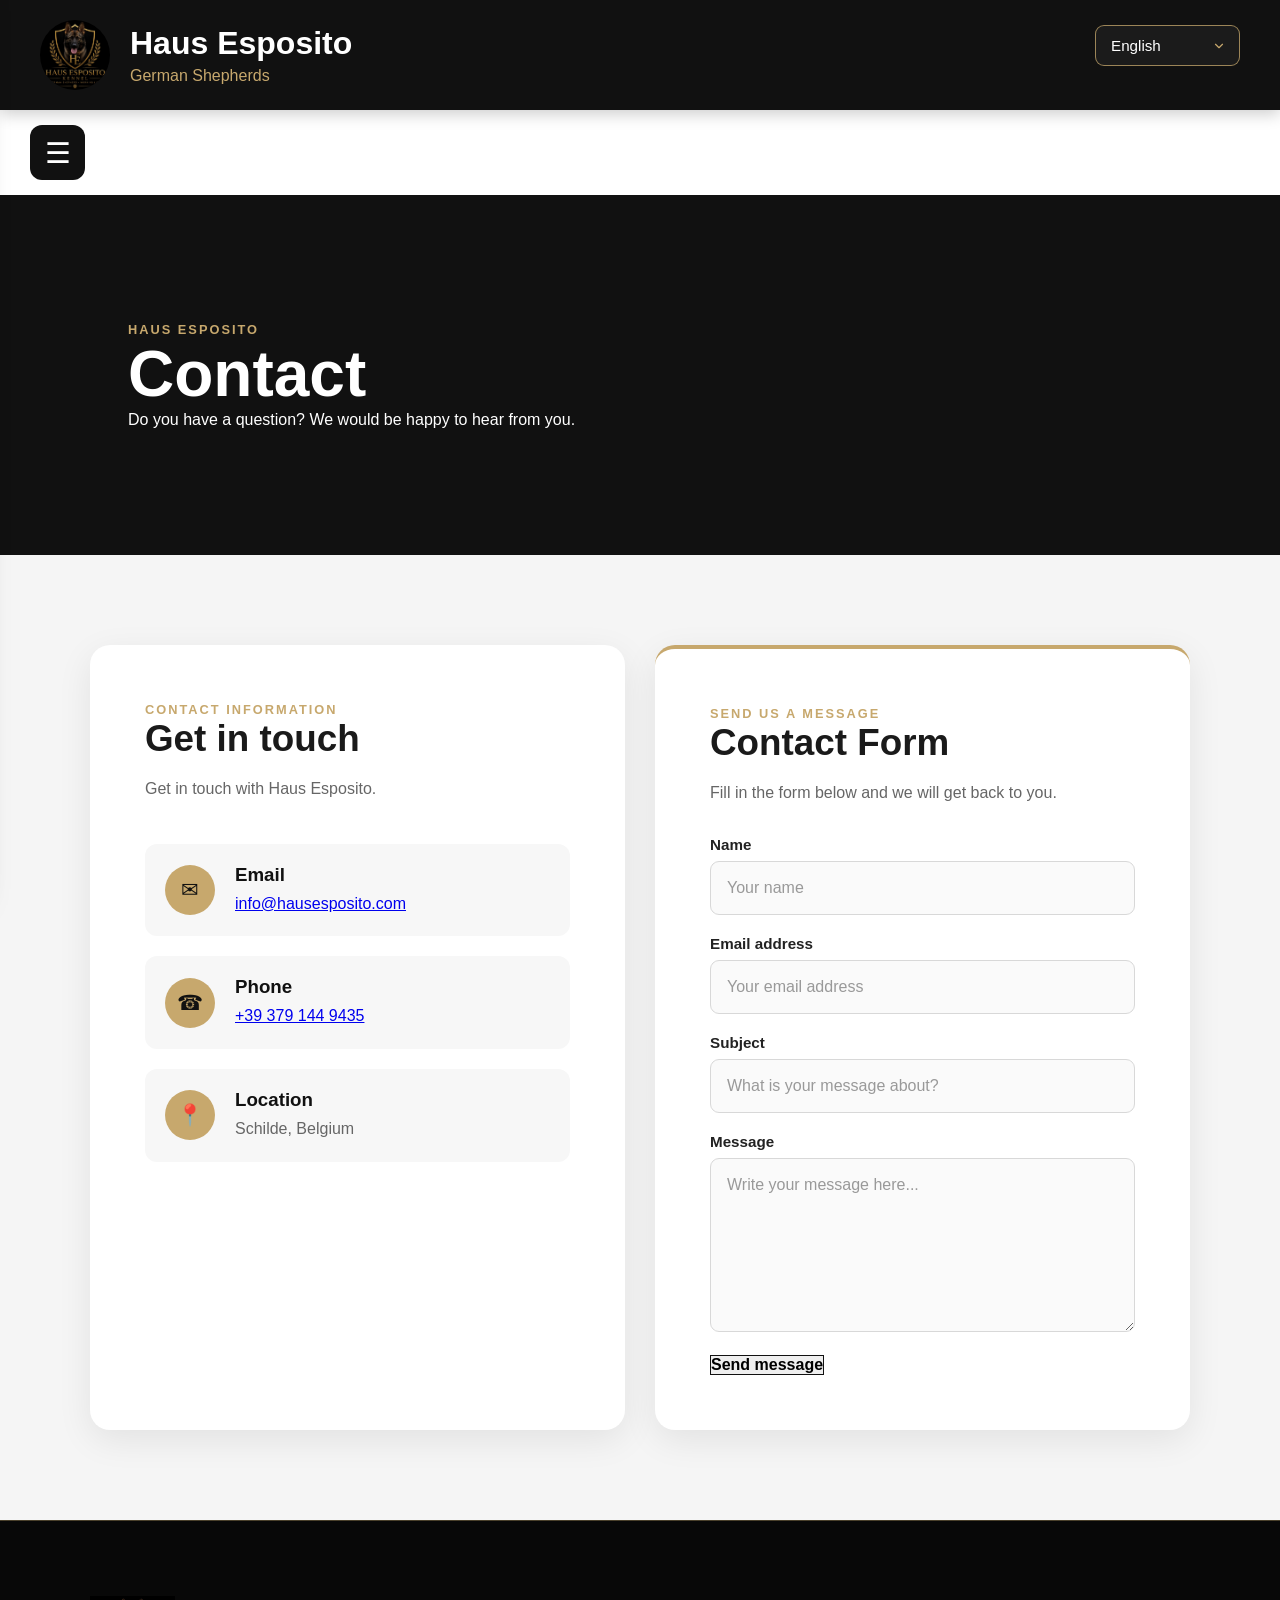
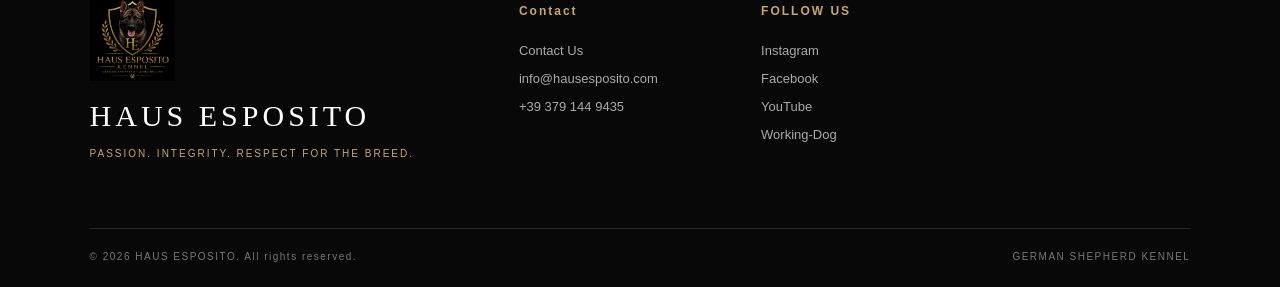
==== commit 86a384da: "Add files via upload" ====
--- a/contact.html
+++ b/contact.html
@@ -311,39 +311,99 @@
 
     </main>
 
-
-    <!-- FOOTER -->
-
-    <footer>
-
-        <div class="footer-content">
-
-            <div>
-                <img
-                    src="images/logo.jpg"
-                    class="footer-logo"
-                    alt="Haus Esposito"
-                >
-            </div>
-
-            <div>
-
-                <h3 data-translate="contact">Contact</h3>
-
-                <p>info@hausesposito.com</p>
-
-                <p>+39 379 144 9435</p>
-
-            </div>
-
-        </div>
-
-
-        <div class="copyright" data-translate="footerRights">
-            All rights reserved.
-        </div>
-
-    </footer>
+<footer class="site-footer">
+
+    <div class="footer-main">
+
+        <!-- BRANDING -->
+        <div class="footer-brand">
+
+            <img
+                src="images/logo.jpg"
+                alt="Haus Esposito Logo"
+                class="footer-logo"
+            >
+
+            <h2>HAUS ESPOSITO</h2>
+
+            <p class="footer-tagline">
+                PASSION. INTEGRITY. RESPECT FOR THE BREED.
+            </p>
+
+        </div>
+
+
+        <!-- CONTACT -->
+        <div class="footer-column">
+
+            <h3 data-translate="contact">CONTACT</h3>
+
+            <a href="contact.html" data-translate="footerContactUs">
+                Contact Us
+            </a>
+
+            <a href="mailto:info@hausesposito.com">
+                info@hausesposito.com
+            </a>
+
+            <a href="tel:+393791449435">
+                +39 379 144 9435
+            </a>
+
+        </div>
+
+
+        <!-- SOCIAL MEDIA & PROFILES -->
+        <div class="footer-column">
+
+            <h3 data-translate="footerFollowUs">FOLLOW US</h3>
+
+            <a href="https://www.instagram.com/haus_esposito_kennel/"
+            target="_blank"
+            rel="noopener noreferrer">
+                Instagram
+            </a>
+
+            <a href="https://www.facebook.com/p/Haus-Esposito-Kennel-German-Shepperd-Working-Dog-61595395046702/"
+            target="_blank"
+            rel="noopener noreferrer">
+                Facebook
+            </a>
+
+            <a href="https://www.youtube.com/@HausEspositoKennel"
+            target="_blank"
+            rel="noopener noreferrer">
+                YouTube
+            </a>
+
+            <a href="https://www.working-dog.com/user/Gaetano-Esposito-581197"
+            target="_blank"
+            rel="noopener noreferrer">
+                Working-Dog
+            </a>
+
+        </div>
+
+
+    </div>
+
+
+    <!-- COPYRIGHT -->
+    <div class="footer-bottom">
+
+        <p>
+            © 2026 HAUS ESPOSITO.
+            <span data-translate="footerRights">ALL RIGHTS RESERVED.</span>
+        </p>
+
+        <span data-translate="footerKennel">
+            GERMAN SHEPHERD KENNEL
+        </span>
+
+    </div>
+
+</footer>
+
 
 
     <!-- SCRIPTS -->
@@ -448,3 +508,5 @@
 
 </body>
 </html>
+
+
--- a/style.css
+++ b/style.css
@@ -2,309 +2,269 @@
    RESET
 ======================================== */
 
-*{
-    margin:0;
-    padding:0;
-    box-sizing:border-box;
-}
-
-html{
-    scroll-behavior:smooth;
-}
-
-body{
-    font-family:Calibri, Arial, sans-serif;
-    background:#f5f5f5;
-    color:#1a1a1a;
-    overflow-x:hidden;
+* {
+    margin: 0;
+    padding: 0;
+    box-sizing: border-box;
+}
+
+html {
+    scroll-behavior: smooth;
+}
+
+body {
+    font-family: 'Segoe UI', sans-serif;
+    background: #f5f5f5;
+    color: #1a1a1a;
+    overflow-x: hidden;
 }
 
 /* ========================================
    HEADER
 ======================================== */
 
-header{
-    position:relative;
-    background:#111;
-    color:white;
-    padding:20px 40px;
-    box-shadow:0 4px 15px rgba(0,0,0,.2);
-}
-
-.logo-container{
-    display:flex;
-    align-items:center;
-    gap:20px;
-}
-
-.logo-container img{
-    width:auto;
-    height:70px;
-    max-width:100px;
-    object-fit:contain;
-    border-radius:50%;
-    display:block;
-}
-
-.logo-container img:hover{
-    transform:scale(1.05);
-}
-
-.logo-container h1{
-    font-size:2rem;
-    font-weight:700;
-}
-
-.logo-container p{
-    color:#c7a86d;
-    margin-top:5px;
+header {
+    position: relative;
+    background: #111;
+    color: white;
+    padding: 20px 40px;
+    box-shadow: 0 4px 15px rgba(0,0,0,.2);
+}
+
+.logo-container {
+    display: flex;
+    align-items: center;
+    gap: 20px;
+}
+
+.logo-container img {
+    width: auto;
+    height: 70px;
+    max-width: 100px;
+    object-fit: contain;
+    border-radius: 50%;
+    display: block;
+}
+
+.logo-container img:hover {
+    transform: scale(1.05);
+}
+
+.logo-container h1 {
+    font-size: 2rem;
+    font-weight: 700;
+}
+
+.logo-container p {
+    color: #c7a86d;
+    margin-top: 5px;
 }
 
 /* ========================================
    LANGUAGE SELECTOR
 ======================================== */
 
-.language-selector{
-    position:absolute;
-    top:25px;
-    right:40px;
-    z-index:10000;
-}
-
-#languageBtn{
-    background:rgba(255,255,255,.08);
-    border:1px solid rgba(255,255,255,.2);
-    color:white;
-    padding:10px 15px;
-    border-radius:10px;
-    cursor:pointer;
-    transition:.3s;
-}
-
-#languageBtn:hover{
-    background:#c7a86d;
-    color:#111;
-}
-
-.language-menu{
-    position:absolute;
-    top:50px;
-    right:0;
-    min-width:190px;
-    background:#111;
-    border-radius:12px;
-    padding:8px;
-    box-shadow:0 10px 30px rgba(0,0,0,.35);
-    opacity:0;
-    visibility:hidden;
-    transform:translateY(-10px);
-    transition:.25s;
-}
-
-.language-menu.active{
-    opacity:1;
-    visibility:visible;
-    transform:translateY(0);
-}
-
-.language-menu button{
-    width:100%;
-    border:none;
-    background:none;
-    color:white;
-    text-align:left;
-    padding:12px;
-    border-radius:8px;
-    cursor:pointer;
-}
-
-.language-menu button:hover{
-    background:#c7a86d;
-    color:#111;
+.language-selector {
+    position: absolute;
+    top: 25px;
+    right: 40px;
+    z-index: 10000;
+}
+
+#languageBtn {
+    background: rgba(255,255,255,.08);
+    border: 1px solid rgba(255,255,255,.2);
+    color: white;
+    padding: 10px 15px;
+    border-radius: 10px;
+    cursor: pointer;
+    transition: .3s;
+}
+
+#languageBtn:hover {
+    background: #c7a86d;
+    color: #111;
+}
+
+.language-menu {
+    position: absolute;
+    top: 50px;
+    right: 0;
+    min-width: 190px;
+    background: #111;
+    border-radius: 12px;
+    padding: 8px;
+    box-shadow: 0 10px 30px rgba(0,0,0,.35);
+    opacity: 0;
+    visibility: hidden;
+    transform: translateY(-10px);
+    transition: .25s;
+}
+
+.language-menu.active {
+    opacity: 1;
+    visibility: visible;
+    transform: translateY(0);
+}
+
+.language-menu button {
+    width: 100%;
+    border: none;
+    background: none;
+    color: white;
+    text-align: left;
+    padding: 12px;
+    border-radius: 8px;
+    cursor: pointer;
+}
+
+.language-menu button:hover {
+    background: #c7a86d;
+    color: #111;
 }
 
 /* ========================================
    GOOGLE TRANSLATE
 ======================================== */
 
-#google_translate_element{
-    display:none;
+#google_translate_element {
+    display: none;
 }
 
 /* ========================================
    MENU BAR
 ======================================== */
 
-.menu-bar{
-    padding:15px 30px;
-    background:white;
-    box-shadow:0 2px 10px rgba(0,0,0,.08);
-}
-
-#menuBtn{
-    width:55px;
-    height:55px;
-    border:none;
-    border-radius:12px;
-    background:#111;
-    color:white;
-    font-size:1.8rem;
-    cursor:pointer;
-    transition:.3s;
-}
-
-#menuBtn:hover{
-    background:#c7a86d;
-    color:#111;
-    transform:scale(1.05);
+.menu-bar {
+    padding: 15px 30px;
+    background: white;
+    box-shadow: 0 2px 10px rgba(0,0,0,.08);
+}
+
+#menuBtn {
+    width: 55px;
+    height: 55px;
+    border: none;
+    border-radius: 12px;
+    background: #111;
+    color: white;
+    font-size: 1.8rem;
+    cursor: pointer;
+    transition: .3s;
+}
+
+#menuBtn:hover {
+    background: #c7a86d;
+    color: #111;
+    transform: scale(1.05);
 }
 
 /* =========================
    SIDEBAR
 ========================= */
 
-#sidebar{
-    position:fixed;
-    top:0;
-    left:-350px;
-
-    width:320px;
-    height:100vh;
-
-    background:#111;
-    z-index:9999;
-
-    transition:.35s ease;
-
-    padding:40px 0;
-
-    overflow-y:auto;
-
-    box-shadow:5px 0 30px rgba(0,0,0,.4);
-}
-
-#sidebar.active{
-    left:0;
-}
-
-/* Titel */
-#sidebar h2{
-    color:white;
-    padding:0 30px 30px;
-}
-
+#sidebar {
+    position: fixed;
+    top: 0;
+    left: -350px;
+    width: 320px;
+    height: 100vh;
+    background: #111;
+    z-index: 9999;
+    transition: .35s ease;
+    padding: 40px 0;
+    overflow-y: auto;
+    box-shadow: 5px 0 30px rgba(0,0,0,.4);
+}
+
+#sidebar.active {
+    left: 0;
+}
+
+#sidebar h2 {
+    color: white;
+    padding: 0 30px 30px;
+}
 
 /* =========================
    HOOFDMENU
 ========================= */
 
-#sidebar > a{
-    display:block;
-
-    color:white;
-    text-decoration:none;
-
-    padding:16px 30px;
-
-    transition:.3s;
-}
-
-#sidebar > a:hover{
-    background:#222;
-    padding-left:40px;
-}
-
-
-/* Actieve hoofdpagina */
-#sidebar > a.active{
-    background:#c7a86d;
-    color:#111;
-    font-weight:700;
-}
-
-#sidebar > a.active:hover{
-    background:#d6b979;
-    padding-left:30px;
-}
-
+#sidebar > a {
+    display: block;
+    color: white;
+    text-decoration: none;
+    padding: 16px 30px;
+    transition: .3s;
+}
+
+#sidebar > a:hover {
+    background: #222;
+    padding-left: 40px;
+}
+
+#sidebar > a.active {
+    background: #c7a86d;
+    color: #111;
+    font-weight: 700;
+}
+
+#sidebar > a.active:hover {
+    background: #d6b979;
+    padding-left: 30px;
+}
 
 /* =========================
    ONZE HONDEN
 ========================= */
 
-.submenu{
-    margin-top:5px;
-    margin-bottom:5px;
-}
-
-/* "Onze Honden" titel */
-.submenu span{
-    display:block;
-
-    color:#c7a86d;
-
-    padding:15px 30px 10px;
-
-    font-weight:700;
-}
-
-
-/* Reuen + Teven */
-.submenu a{
-    display:block;
-
-    color:white;
-    text-decoration:none;
-
-    padding:13px 30px 13px 50px;
-
-    transition:.3s;
-}
-
-
-/* Hover op Reuen / Teven */
-.submenu a:hover{
-    background:#222;
-
-    padding-left:60px;
-}
-
-
-/* Actieve Reuen / Teven */
-.submenu a.active{
-    background:#c7a86d;
-
-    color:#111;
-
-    font-weight:700;
-}
-
-
-/* Actieve link niet extra laten verschuiven */
-.submenu a.active:hover{
-    background:#d6b979;
-
-    padding-left:50px;
-}
-
+.submenu {
+    margin-top: 5px;
+    margin-bottom: 5px;
+}
+
+.submenu span {
+    display: block;
+    color: #c7a86d;
+    padding: 15px 30px 10px;
+    font-weight: 700;
+}
+
+.submenu a {
+    display: block;
+    color: white;
+    text-decoration: none;
+    padding: 13px 30px 13px 50px;
+    transition: .3s;
+}
+
+.submenu a:hover {
+    background: #222;
+    padding-left: 60px;
+}
+
+.submenu a.active {
+    background: #c7a86d;
+    color: #111;
+    font-weight: 700;
+}
+
+.submenu a.active:hover {
+    background: #d6b979;
+    padding-left: 50px;
+}
 
 /* =========================
    ONZE PUPPY'S
 ========================= */
 
-/*
-   Puppy staat buiten .submenu in je HTML,
-   maar hoort visueel wel bij Onze Honden.
-*/
-
-#sidebar a[href="puppys.html"]{
-    padding-left:50px;
-}
-
-#sidebar a[href="puppys.html"]:hover{
-    padding-left:60px;
-}
-
+#sidebar a[href="puppys.html"] {
+    padding-left: 50px;
+}
+
+#sidebar a[href="puppys.html"]:hover {
+    padding-left: 60px;
+}
 
 /* =========================
    OVERIGE PAGINA'S
@@ -312,1977 +272,1858 @@
 
 #sidebar a[href="over-ons.html"],
 #sidebar a[href="news.html"],
-#sidebar a[href="contact.html"]{
-    padding-left:30px;
+#sidebar a[href="contact.html"] {
+    padding-left: 30px;
 }
 
 #sidebar a[href="over-ons.html"]:hover,
 #sidebar a[href="news.html"]:hover,
-#sidebar a[href="contact.html"]:hover{
-    padding-left:40px;
+#sidebar a[href="contact.html"]:hover {
+    padding-left: 40px;
 }
 
 /* ========================================
    OVERLAY
 ======================================== */
 
-#overlay{
-    position:fixed;
-    inset:0;
-    background:rgba(0,0,0,.45);
-    opacity:0;
-    visibility:hidden;
-    transition:.3s;
-    z-index:9998;
-}
-
-#overlay.active{
-    opacity:1;
-    visibility:visible;
+#overlay {
+    position: fixed;
+    inset: 0;
+    background: rgba(0,0,0,.45);
+    opacity: 0;
+    visibility: hidden;
+    transition: .3s;
+    z-index: 9998;
+}
+
+#overlay.active {
+    opacity: 1;
+    visibility: visible;
 }
 
 /* ========================================
    HERO
 ======================================== */
 
-.hero{
-    height:85vh;
+.hero {
+    height: 85vh;
     background:
         linear-gradient(rgba(0,0,0,.45),rgba(0,0,0,.45)),
         url("IMG/hero.jpg");
-    background-size:cover;
-    background-position:center;
-    display:flex;
-    justify-content:center;
-    align-items:center;
-    text-align:center;
-    color:white;
-}
-
-.hero-content h1{
-    font-size:4rem;
-}
-
-.hero-buttons{
-    display:flex;
-    justify-content:center;
-    gap:20px;
-    margin-top:35px;
-    flex-wrap:wrap;
-}
-
-.hero-buttons a{
-    text-decoration:none;
-    background:#c7a86d;
-    color:white;
-    padding:15px 28px;
-    border-radius:10px;
-    font-weight:600;
-    transition:.3s;
-}
-
-.hero-buttons a:hover{
-    transform:translateY(-5px);
-}
-
-/* ========================================
-   HONDEN HOMEPAGE
-======================================== */
-
-.dogs{
-    width:min(1200px,90%);
-    margin:auto;
-    padding:80px 0;
-    display:grid;
-    grid-template-columns:repeat(auto-fit,minmax(350px,1fr));
-    gap:35px;
-}
-
-.dog-card{
-    background:white;
-    border-radius:20px;
-    overflow:hidden;
-    box-shadow:0 10px 30px rgba(0,0,0,.1);
-    transition:.3s;
-}
-
-.dog-card:hover{
-    transform:translateY(-8px);
-}
-
-.dog-card img{
-    width:100%;
-    height:320px;
-    object-fit:cover;
-}
-
-.card-content{
-    padding:30px;
-}
-
-.card-content p{
-    color:#666;
-    margin:15px 0 25px;
-}
-
-/* ========================================
-   REUEN / TEVEN
-======================================== */
-
-.dog-grid{
-    width:min(1200px,90%);
-    margin:auto;
-    padding:80px 0;
-    display:grid;
-    grid-template-columns:repeat(auto-fit,minmax(350px,1fr));
-    gap:30px;
-}
-
-.dog-box{
-    width:fit-content;
-    max-width:none;
-
-    margin:auto;
-
-    background:white;
-    border-radius:20px;
-    padding:25px;
-}
-
-.dog-box:hover{
-    transform:translateY(-8px) scale(1.02);
-    box-shadow:0 20px 50px rgba(0,0,0,.18);
-}
-
-.dog-image img{
-    width:100%;
-    height:220px;
-    object-fit:cover;
-    transition:0.3s;
-}
-
-.dog-image:hover img{
-    transform:scale(1.05);
-}
-
-.dog-info{
-    padding:25px;
-}
-
-.dog-info h2{
-    margin-bottom:10px;
-}
-
-.age{
-    color:#c7a86d;
-    font-weight:700;
-    margin-bottom:15px;
-}
-
-.more-btn{
-    background:#111;
-    color:white;
-    border:none;
-    padding:10px 18px;
-    border-radius:8px;
-    cursor:pointer;
-    transition:.3s;
-}
-
-.more-btn:hover{
-    background:#c7a86d;
-    color:#111;
-}
-
-.dog-details{
-    max-height:0;
-    overflow:hidden;
-    transition:max-height .5s ease;
-    margin-top:15px;
-    color:#666;
-    line-height:1.7;
-}
-
-.dog-box.active .dog-details{
-    max-height:400px;
-}
-
-/* ========================================
-   PAGE HERO
-======================================== */
-
-.page-hero{
-    min-height:40vh;
-    background:#111;
-    color:white;
-    display:flex;
-    align-items:center;
-    padding:80px 10%;
-}
-
-.page-hero h1{
-    font-size:4rem;
-}
-
-.eyebrow{
-    color:#c7a86d;
-    font-weight:700;
-    letter-spacing:3px;
-}
-
-/* ========================================
-   SIMPLE PAGES
-======================================== */
-
-.page-content{
-    width:min(1200px,90%);
-    margin:auto;
-    padding:80px 0;
-}
-
-.page-card{
-    background:white;
-    padding:40px;
-    border-radius:20px;
-    box-shadow:0 10px 30px rgba(0,0,0,.08);
-}
-
-.page-card p{
-    color:#666;
-    line-height:1.8;
-}
-
-/* ========================================
-   FOOTER
-======================================== */
-
-footer{
-    background:#111;
-    color:white;
-    padding:60px 40px 25px;
-}
-
-.footer-logo{
-    width:90px;
-    height:90px;
-    object-fit:contain;
-}
-
-.footer-content{
-    display:flex;
-    justify-content:space-between;
-    flex-wrap:wrap;
-    gap:40px;
-    max-width:1200px;
-    margin:auto;
-}
-
-.footer-content h3{
-    color:#c7a86d;
-    margin-bottom:15px;
-}
-
-.copyright{
-    text-align:center;
-    margin-top:50px;
-    padding-top:20px;
-    border-top:1px solid rgba(255,255,255,.15);
-}
-
-/* ========================================
-   ANIMATION
-======================================== */
-
-@keyframes fadeUp{
-
-    from{
-        opacity:0;
-        transform:translateY(50px);
-    }
-
-    to{
-        opacity:1;
-        transform:translateY(0);
-    }
-
-}
-
-/* ========================================
-   MOBILE
-======================================== */
-
-@media(max-width:768px){
-
-    header{
-        padding:20px;
-    }
-
-    .logo-container img{
-        width:70px;
-        height:70px;
-    }
-
-    .logo-container h1{
-        font-size:1.5rem;
-    }
-
-    #sidebar{
-        width:85%;
-        left:-85%;
-    }
-
-    .hero h1{
-        font-size:2.5rem;
-    }
-
-    .dogs,
-    .dog-grid{
-        grid-template-columns:1fr;
-    }
-
-}
-
-/* ========================================
-   CONTACT
-======================================== */
-
-.contact-section{
-    width:min(1200px,90%);
-    margin:auto;
-    padding:80px 0;
-}
-
-.contact-card,
-.contact-form{
-    background:white;
-    padding:40px;
-    border-radius:20px;
-    box-shadow:0 10px 30px rgba(0,0,0,.08);
-    margin-bottom:30px;
-}
-
-.contact-form form{
-    display:flex;
-    flex-direction:column;
-    gap:15px;
-}
-
-.contact-form input,
-.contact-form textarea{
-    padding:15px;
-    border:1px solid #ddd;
-    border-radius:10px;
-}
-
-.contact-form button{
-    background:#111;
-    color:white;
-    border:none;
-    padding:15px;
-    border-radius:10px;
-    cursor:pointer;
-}
-
-.contact-form button:hover{
-    background:#c7a86d;
-    color:#111;
-}
-
-/* ========================================
-   PUPPIES
-======================================== */
-
-.puppy-info{
-    width:min(1000px,90%);
-    margin:auto;
-    padding:80px 0;
-}
-
-.puppy-card{
-    background:white;
-    padding:50px;
-    border-radius:20px;
-    text-align:center;
-    box-shadow:0 10px 30px rgba(0,0,0,.08);
-}
-
-.status{
-    display:inline-block;
-    background:#c7a86d;
-    color:#111;
-    padding:10px 20px;
-    border-radius:50px;
-    font-weight:700;
-    margin-bottom:25px;
-}
-
-.puppy-card h2{
-    margin-bottom:20px;
-}
-
-.puppy-card p{
-    color:#666;
-    line-height:1.8;
-}
-
-.puppy-card a{
-    display:inline-block;
-    margin-top:25px;
-    background:#111;
-    color:white;
-    text-decoration:none;
-    padding:14px 24px;
-    border-radius:10px;
-}
-
-.dog-data{
-    margin-bottom:20px;
-}
-
-.more-btn{
-    margin-top:15px;
-    margin-bottom:15px;
-}
-
-.dog-details{
-    max-height:0;
-    overflow:hidden;
-    transition:max-height .4s ease;
-}
-
-.dog-box.active .dog-details{
-    max-height:500px;
-}
-
-/* =========================
-   HOME - OVER ONS & CONTACT
-========================= */
-
-.about-preview,
-.contact-preview{
-    padding:100px 0;
-}
-
-.about-preview{
-    background:#f5f5f5;
-}
-
-.contact-preview{
-    background:#eeeeee;
-}
-
-
-/* CONTAINER */
-
-.preview-container{
-    width:min(1100px,90%);
-    margin:auto;
-
-    background:white;
-
-    padding:55px;
-
-    border-radius:20px;
-
-    box-shadow:0 10px 30px rgba(0,0,0,.08);
-}
-
-
-/* KLEINE TITEL */
-
-.preview-container .eyebrow{
-    display:block;
-
-    color:#c7a86d;
-
-    font-size:.85rem;
-
-    font-weight:700;
-
-    letter-spacing:3px;
-
-    margin-bottom:12px;
-}
-
-
-/* TITEL */
-
-.preview-container h2{
-    font-size:2.4rem;
-
-    margin-bottom:20px;
-
-    color:#111;
-}
-
-
-/* TEKST */
-
-.preview-container p{
-    max-width:800px;
-
-    color:#666;
-
-    font-size:1.05rem;
-
-    line-height:1.8;
-
-    margin-bottom:25px;
-}
-
-
-/* KNOP */
-
-.preview-btn{
-    display:inline-block;
-
-    padding:13px 24px;
-
-    background:#111;
-
-    color:white;
-
-    text-decoration:none;
-
-    border-radius:9px;
-
-    font-weight:600;
-
-    transition:.3s;
-}
-
-.preview-btn:hover{
-    background:#c7a86d;
-
-    color:#111;
-
-    transform:translateY(-2px);
-}
-
-
-/* =========================
-   HOME RESPONSIVE
-========================= */
-
-@media(max-width:768px){
-
-    .about-preview,
-    .contact-preview{
-        padding:60px 0;
-    }
-
-    .preview-container{
-        padding:35px 25px;
-    }
-
-    .preview-container h2{
-        font-size:2rem;
-    }
-
-}
-
-/* =========================
-   CONTACT PAGE
-========================= */
-
-.contact-page{
-    background:#f5f5f5;
-
-    padding:90px 0;
-}
-
-.contact-container{
-    width:min(1100px,90%);
-
-    margin:auto;
-}
-
-
-/* CONTACT CARD */
-
-.contact-card{
-    background:white;
-
-    border-radius:20px;
-
-    padding:55px;
-
-    box-shadow:0 10px 35px rgba(0,0,0,.08);
-}
-
-
-/* TITLE */
-
-.contact-card h2{
-    font-size:2.3rem;
-
-    margin-bottom:15px;
-}
-
-
-/* INTRO */
-
-.contact-intro{
-    color:#666;
-
-    line-height:1.8;
-
-    max-width:700px;
-
-    margin-bottom:40px;
-}
-
-
-/* CONTACT DETAILS */
-
-.contact-details{
-    display:grid;
-
-    gap:20px;
-}
-
-
-/* ITEM */
-
-.contact-item{
-    display:flex;
-
-    align-items:center;
-
-    gap:20px;
-
-    padding:20px;
-
-    background:#f7f7f7;
-
-    border-radius:12px;
-
-    transition:.3s;
-}
-
-.contact-item:hover{
-    transform:translateX(5px);
-
-    background:#f1eadc;
-}
-
-
-/* ICON */
-
-.contact-icon{
-    width:50px;
-    height:50px;
-
-    display:flex;
-
-    align-items:center;
-    justify-content:center;
-
-    background:#c7a86d;
-
-    color:#111;
-
-    border-radius:50%;
-
-    font-size:1.3rem;
-}
-
-
-/* ITEM TITLE */
-
-.contact-item h3{
-    margin-bottom:5px;
-
-    color:#111;
-}
-
-
-/* ITEM TEXT */
-
-.contact-item p{
-    color:#666;
-
-    line-height:1.6;
-}
-
-
-/* =========================
-   CONTACT MOBILE
-========================= */
-
-@media(max-width:768px){
-
-    .contact-page{
-        padding:60px 0;
-    }
-
-    .contact-card{
-        padding:30px 25px;
-    }
-
-    .contact-card h2{
-        font-size:1.9rem;
-    }
-
-    .contact-item{
-        align-items:flex-start;
-    }
-
-}
-
-/* =========================
-   NIEUWS
-========================= */
-
-.news-container{
-
-    width:min(1000px,90%);
-
-    margin:auto;
-
-    padding:80px 0 100px;
-
-}
-
-
-/* =========================
-   NEWS CARD
-========================= */
-
-.news-card{
-
-    background:white;
-
-    border-radius:18px;
-
-    margin-bottom:25px;
-
-    box-shadow:
-        0 10px 30px rgba(0,0,0,.08);
-
-    overflow:hidden;
-
-    transition:.3s;
-}
-
-
-.news-card:hover{
-
-    box-shadow:
-        0 15px 40px rgba(0,0,0,.12);
-
-}
-
-
-/* =========================
-   SUMMARY
-========================= */
-
-.news-card summary{
-
-    list-style:none;
-
-    cursor:pointer;
-
-    padding:30px 35px;
-
-}
-
-
-.news-card summary::-webkit-details-marker{
-
-    display:none;
-
-}
-
-
-.news-summary{
-
-    display:flex;
-
-    align-items:center;
-
-    justify-content:space-between;
-
-    gap:20px;
-
-}
-
-
-.news-date{
-
-    display:block;
-
-    color:#c7a86d;
-
-    font-size:.85rem;
-
-    font-weight:700;
-
-    text-transform:uppercase;
-
-    letter-spacing:1.5px;
-
-    margin-bottom:8px;
-
-}
-
-
-.news-summary h2{
-
-    font-size:1.5rem;
-
-    color:#111;
-
-}
-
-
-.news-arrow{
-    display:inline-flex;
-    align-items:center;
-    justify-content:center;
-    padding:11px 20px;
-    background:#111;
-    color:white;
-    border-radius:8px;
-    font-size:.9rem;
-    font-weight:600;
-    flex-shrink:0;
-    transition:.3s;
-}
-
-.news-card:hover .news-arrow{
-    background:#c7a86d;
-    color:#111;
-}
-
-.news-card details[open] .news-arrow{
-    background:#c7a86d;
-    color:#111;
-}
-
-/* =========================
-   NEWS CONTENT
-========================= */
-
-.news-content{
-
-    padding:25px 35px 35px;
-
-    color:#666;
-
-    line-height:1.8;
-
-}
-
-
-.news-content p{
-
-    margin-bottom:15px;
-
-}
-
-
-.news-content p:last-child{
-
-    margin-bottom:0;
-
-}
-
-
-/* =========================
-   MOBILE
-========================= */
-
-@media(max-width:768px){
-
-    .news-container{
-
-        width:90%;
-
-        padding:60px 0 80px;
-
-    }
-
-
-    .news-card summary{
-
-        padding:25px;
-
-    }
-
-
-    .news-summary h2{
-
-        font-size:1.25rem;
-
-    }
-
-
-    .news-content{
-
-        padding:20px 25px 30px;
-
-    }
-
-
-    .news-arrow{
-
-        width:35px;
-
-        height:35px;
-
-        font-size:1.3rem;
-
-    }
-
-}
-
-/* =========================
-   FOTO GALERIJ
-========================= */
-
-.gallery-page{
-    width:min(1200px,90%);
-    margin:auto;
-}
-
-
-/* =========================
-   GALERIJ SECTIES
-========================= */
-
-.gallery-section,
-.video-section{
-    padding:80px 0;
-}
-
-
-.gallery-title{
-    margin-bottom:40px;
-}
-
-
-.gallery-title h2{
-    font-size:2.5rem;
-    margin:10px 0 12px;
-}
-
-
-.gallery-title p{
-    color:#666;
-    line-height:1.7;
-    max-width:700px;
-}
-
-
-/* =========================
-   EYEBROW
-========================= */
-
-.eyebrow{
-    color:#c7a86d !important;
-    font-size:.8rem;
-    font-weight:700;
-    letter-spacing:2px;
-    text-transform:uppercase;
-}
-
-
-/* =========================
-   FOTO GRID
-========================= */
-
-.photo-grid{
-    display:grid;
-    grid-template-columns:repeat(3,1fr);
-    gap:30px;
-}
-
-
-/* =========================
-   FOTO CARD
-========================= */
-
-.photo-card{
-
-    margin:0;
-
-    background:white;
-
-    border-radius:18px;
-
-    overflow:hidden;
-
-    box-shadow:
-        0 10px 30px rgba(0,0,0,.10);
-
-    transition:
-        transform .35s ease,
-        box-shadow .35s ease;
-
-}
-
-
-/* HOVER */
-
-.photo-card:hover{
-
-    transform:translateY(-7px);
-
-    box-shadow:
-        0 18px 40px rgba(0,0,0,.18);
-
-}
-
-
-/* =========================
-   FOTO
-========================= */
-
-.photo-card img{
-
-    width:100%;
-
-    height:280px;
-
-    display:block;
-
-    object-fit:cover;
-
-    transition:
-        transform .4s ease;
-
-}
-
-
-.photo-card:hover img{
-
-    transform:scale(1.04);
-
-}
-
-
-/* =========================
-   CAPTION
-========================= */
-
-.photo-card figcaption,
-.video-card figcaption{
-
-    padding:24px;
-
-}
-
-
-/* =========================
-   HOND + DATUM
-========================= */
-
-.media-info{
-
-    display:flex;
-
-    flex-wrap:wrap;
-
-    gap:8px;
-
-    margin-bottom:14px;
-
-}
-
-
-.media-dog,
-.media-date{
-
-    display:inline-block;
-
-    font-size:.78rem;
-
-    font-weight:700;
-
-    padding:6px 10px;
-
-    border-radius:6px;
-
-}
-
-
-.media-dog{
-
-    background:#111;
-
-    color:white;
-
-}
-
-
-.media-date{
-
-    background:#f0f0f0;
-
-    color:#555;
-
-}
-
-
-/* =========================
-   TITEL MEDIA
-========================= */
-
-.photo-card h3,
-.video-card h3{
-
-    font-size:1.2rem;
-
-    margin-bottom:8px;
-
-}
-
-
-.photo-card p,
-.video-card p{
-
-    color:#666;
-
-    line-height:1.6;
-
-    margin:0;
-
-}
-
-
-/* =========================
-   VIDEO SECTIE
-========================= */
-
-.video-section{
-
-    border-top:1px solid #ddd;
-
-    margin-top:20px;
-
-}
-
-
-/* =========================
-   VIDEO GRID
-========================= */
-
-.video-grid{
-
-    display:grid;
-
-    grid-template-columns:
-        repeat(3,1fr);
-
-    gap:30px;
-
-}
-
-
-/* =========================
-   VIDEO CARD
-========================= */
-
-.video-card{
-
-    margin:0;
-
-    background:white;
-
-    border-radius:18px;
-
-    overflow:hidden;
-
-    box-shadow:
-        0 10px 30px rgba(0,0,0,.10);
-
-    transition:
-        transform .35s ease,
-        box-shadow .35s ease;
-
-}
-
-
-.video-card:hover{
-
-    transform:translateY(-7px);
-
-    box-shadow:
-        0 18px 40px rgba(0,0,0,.18);
-
-}
-
-
-/* =========================
-   VIDEO
-========================= */
-
-.video-card video{
-
-    width:100%;
-
-    display:block;
-
-    aspect-ratio:16/9;
-
-    object-fit:cover;
-
-    background:#111;
-
-}
-
-
-/* =========================
-   RESPONSIVE
-========================= */
-
-@media(max-width:900px){
-
-    .photo-grid{
-
-        grid-template-columns:
-            repeat(2,1fr);
-
-    }
-
-
-    .video-grid{
-
-        grid-template-columns:
-            repeat(2,1fr);
-
-    }
-
-}
-
-
-@media(max-width:600px){
-
-    .gallery-section,
-    .video-section{
-
-        padding:60px 0;
-
-    }
-
-
-    .gallery-title h2{
-
-        font-size:2rem;
-
-    }
-
-
-    .photo-grid{
-
-        grid-template-columns:1fr;
-
-    }
-
-
-    .video-grid{
-
-        grid-template-columns:1fr;
-
-    }
-
-
-    .photo-card img{
-
-        height:300px;
-
-    }
-
-
-    .media-info{
-
-        flex-direction:column;
-
-        align-items:flex-start;
-
-    }
-
-}
-
-/* =========================
-   DOG DETAILS
-========================= */
-
-.profile-pic{
-    width:250px;
-    height:auto;
-
-    border-radius:15px;
-    border:3px solid #c7a86d;
-
-    display:block;
-}
-
-.dog-info h2{
-    font-size:2rem;
-    margin-bottom:15px;
-}
-
-.dog-data{
-    margin-bottom:20px;
-}
-
-.dog-data p{
-    margin:8px 0;
-    font-size:1.05rem;
-}
-
-.dog-header-info h2{
-    font-size:2rem;
-    margin-bottom:12px;
-}
-
-.dog-details{
-    max-height:0;
-    overflow:hidden;
-    transition:max-height .5s ease;
-    margin-top:20px;
-}
-
-.dog-box.active .dog-details{
-    max-height:1000px;
-}
-
-.dog-details h3{
-    margin-top:20px;
-    margin-bottom:10px;
-    color:#111;
-}
-
-.achievements{
-    list-style:none;
-    padding:0;
-    margin:0;
-}
-
-.achievements li{
-    padding:8px 0;
-    border-bottom:1px solid #eee;
-}
-
-.achievements li::before{
-    content:"✓ ";
-    color:#c7a86d;
-    font-weight:bold;
-}
-
-@media(max-width:768px){
-
-    .dog-header{
-        flex-direction:column;
-        text-align:center;
-    }
-
-    .profile-pic{
-        width:160px;
-        height:160px;
-    }
-
-}
-
-/* ========================================
-   1. RESET
-======================================== */
-
-*,
-*::before,
-*::after {
-    box-sizing: border-box;
-    margin: 0;
-    padding: 0;
-}
-
-html {
-    min-height: 100%;
-    -webkit-text-size-adjust: 100%;
-}
-
-body {
-    font-family: Calibri, Arial, sans-serif;
-}
-
-
-/* ========================================
-   2. PAGINA
-======================================== */
-
-.maintenance-page {
-    min-height: 100vh;
-    min-height: 100svh;
-    width: 100%;
-
+    background-size: cover;
+    background-position: center;
     display: flex;
     justify-content: center;
     align-items: center;
-
-    padding: 30px 20px;
-
-    background: #101010;
-    color: #ffffff;
-
     text-align: center;
-    overflow-x: hidden;
-}
-
-
-/* ========================================
-   3. HOOFDCONTAINER
-======================================== */
-
-.maintenance-container {
+    color: white;
+}
+
+.hero-content h1 {
+    font-size: 4rem;
+}
+
+.hero-buttons {
+    display: flex;
+    justify-content: center;
+    gap: 20px;
+    margin-top: 35px;
+    flex-wrap: wrap;
+}
+
+.hero-buttons a {
+    text-decoration: none;
+    background: #c7a86d;
+    color: white;
+    padding: 15px 28px;
+    border-radius: 10px;
+    font-weight: 600;
+    transition: .3s;
+}
+
+.hero-buttons a:hover {
+    transform: translateY(-5px);
+}
+
+/* ========================================
+   HONDEN HOMEPAGE
+======================================== */
+
+.dogs {
+    width: min(1200px,90%);
+    margin: auto;
+    padding: 80px 0;
+    display: grid;
+    grid-template-columns: repeat(2, minmax(0, 1fr));
+    align-items: stretch;
+    gap: 35px;
+}
+
+.dog-card {
+    background: white;
+    border-radius: 20px;
+    overflow: hidden;
+    box-shadow: 0 10px 30px rgba(0,0,0,.1);
+    transition: .3s;
+    height: 100%;
+    transform: none;
+}
+
+.dog-card:hover {
+    box-shadow: 0 15px 40px rgba(0,0,0,.15);
+    transform: none !important;
+}
+
+.dog-card img {
+    display: block;
     width: 100%;
-    max-width: 680px;
-
+    height: 400px;
+    aspect-ratio: 16 / 9;
+    object-fit: cover;
+    object-position: center;
+}
+
+.card-content {
+    padding: 30px;
+}
+
+.card-content p {
+    color: #666;
+    margin: 15px 0 25px;
+}
+
+/* ========================================
+   REUEN / TEVEN
+======================================== */
+
+.dog-grid {
+    width: min(1200px, 90%);
     margin: auto;
-}
-
-
-/* ========================================
-   4. LOGO
-======================================== */
-
-.maintenance-logo {
+    padding: 80px 0;
+    display: grid;
+    grid-template-columns: repeat(auto-fit, minmax(min(350px, 100%), 1fr));
+    gap: 30px;
+}
+
+.dog-box {
+    width: 100%;
+    max-width: 100%;
+    min-width: 0;
+    margin: auto;
+    background: white;
+    border-radius: 20px;
+    padding: 25px;
+    transition: .3s ease;
+}
+
+.dog-box:hover {
+    transform: translateY(-5px);
+    box-shadow: 0 20px 50px rgba(0,0,0,.18);
+}
+
+.dog-image img {
+    width: 100%;
+    height: 220px;
+    object-fit: cover;
+    transition: .3s;
+}
+
+.dog-image:hover img {
+    transform: scale(1.05);
+}
+
+.dog-info {
+    padding: 25px;
+    min-width: 0;
+}
+
+.dog-info h2 {
+    margin-bottom: 10px;
+}
+
+.age {
+    color: #c7a86d;
+    font-weight: 700;
+    margin-bottom: 15px;
+}
+
+.more-btn {
+    background: #111;
+    color: white;
+    border: none;
+    padding: 10px 18px;
+    border-radius: 8px;
+    cursor: pointer;
+    transition: .3s;
+    margin-top: 15px;
+    margin-bottom: 15px;
+}
+
+.more-btn:hover {
+    background: #c7a86d;
+    color: #111;
+}
+
+/* ========================================
+   PAGE HERO
+======================================== */
+
+.page-hero {
+    min-height: 40vh;
+    background: #111;
+    color: white;
+    display: flex;
+    align-items: center;
+    padding: 80px 10%;
+}
+
+.page-hero h1 {
+    font-size: 4rem;
+}
+
+.eyebrow {
+    color: #c7a86d;
+    font-weight: 700;
+    letter-spacing: 3px;
+}
+
+/* ========================================
+   SIMPLE PAGES
+======================================== */
+
+.page-content {
+    width: min(1200px,90%);
+    margin: auto;
+    padding: 80px 0;
+}
+
+.page-card {
+    background: white;
+    padding: 40px;
+    border-radius: 20px;
+    box-shadow: 0 10px 30px rgba(0,0,0,.08);
+}
+
+.page-card p {
+    color: #666;
+    line-height: 1.8;
+}
+
+/* ========================================
+   FOOTER
+======================================== */
+
+footer {
+    background: #111;
+    color: white;
+    padding: 60px 40px 25px;
+}
+
+.footer-logo {
+    width: 90px;
+    height: 90px;
+    object-fit: contain;
+}
+
+.footer-content {
+    display: flex;
+    justify-content: space-between;
+    flex-wrap: wrap;
+    gap: 40px;
+    max-width: 1200px;
+    margin: auto;
+}
+
+.footer-content h3 {
+    color: #c7a86d;
+    margin-bottom: 15px;
+}
+
+.copyright {
+    text-align: center;
+    margin-top: 50px;
+    padding-top: 20px;
+    border-top: 1px solid rgba(255,255,255,.15);
+}
+
+/* ========================================
+   ANIMATION
+======================================== */
+
+@keyframes fadeUp {
+    from {
+        opacity: 0;
+        transform: translateY(50px);
+    }
+
+    to {
+        opacity: 1;
+        transform: translateY(0);
+    }
+}
+
+/* ========================================
+   MOBILE
+======================================== */
+
+@media (max-width: 768px) {
+
+    header {
+        padding: 20px;
+    }
+
+    .logo-container img {
+        width: 70px;
+        height: 70px;
+    }
+
+    .logo-container h1 {
+        font-size: 1.5rem;
+    }
+
+    #sidebar {
+        width: 85%;
+        left: -85%;
+    }
+
+    .hero h1 {
+        font-size: 2.5rem;
+    }
+
+    .dogs,
+    .dog-grid {
+        grid-template-columns: 1fr;
+    }
+
+    .dogs {
+        width: 90%;
+    }
+}
+
+/* ========================================
+   CONTACT
+======================================== */
+
+.contact-section {
+    width: min(1200px,90%);
+    margin: auto;
+    padding: 80px 0;
+}
+
+.contact-card,
+.contact-form {
+    background: white;
+    padding: 40px;
+    border-radius: 20px;
+    box-shadow: 0 10px 30px rgba(0,0,0,.08);
+    margin-bottom: 30px;
+}
+
+.contact-form form {
+    display: flex;
+    flex-direction: column;
+    gap: 15px;
+}
+
+.contact-form input,
+.contact-form textarea {
+    padding: 15px;
+    border: 1px solid #ddd;
+    border-radius: 10px;
+}
+
+.contact-form button {
+    background: #111;
+    color: white;
+    border: none;
+    padding: 15px;
+    border-radius: 10px;
+    cursor: pointer;
+}
+
+.contact-form button:hover {
+    background: #c7a86d;
+    color: #111;
+}
+
+/* ========================================
+   PUPPIES
+======================================== */
+
+.puppy-info {
+    width: min(1000px,90%);
+    margin: auto;
+    padding: 80px 0;
+}
+
+.puppy-card {
+    background: white;
+    padding: 50px;
+    border-radius: 20px;
+    text-align: center;
+    box-shadow: 0 10px 30px rgba(0,0,0,.08);
+}
+
+.status {
+    display: inline-block;
+    background: #c7a86d;
+    color: #111;
+    padding: 10px 20px;
+    border-radius: 50px;
+    font-weight: 700;
+    margin-bottom: 25px;
+}
+
+.puppy-card h2 {
+    margin-bottom: 20px;
+}
+
+.puppy-card p {
+    color: #666;
+    line-height: 1.8;
+}
+
+.puppy-card a {
+    display: inline-block;
+    margin-top: 25px;
+    background: #111;
+    color: white;
+    text-decoration: none;
+    padding: 14px 24px;
+    border-radius: 10px;
+}
+
+/* ========================================
+   DOG DETAILS
+======================================== */
+
+.dog-header {
+    display: flex;
+    align-items: center;
+    gap: 25px;
+    flex-wrap: wrap;
+}
+
+.profile-pic {
     display: block;
-
-    width: 100px;
-    height: 100px;
-
-    margin: 0 auto 24px;
-
+    width: 250px;
+    max-width: 100%;
+    height: auto;
+    aspect-ratio: auto;
     object-fit: contain;
     object-position: center;
-
+    border-radius: 15px;
+    border: 3px solid #c7a86d;
+    flex-shrink: 0;
+}
+
+.dog-info h2 {
+    font-size: 2rem;
+    margin-bottom: 15px;
+}
+
+.dog-data {
+    margin-bottom: 20px;
+}
+
+.dog-data p {
+    margin: 8px 0;
+    font-size: 1.05rem;
+}
+
+.dog-header-info h2 {
+    font-size: 2rem;
+    margin-bottom: 12px;
+}
+
+.dog-details {
+    max-height: 0;
+    overflow: hidden;
+    transition: max-height .5s ease;
+    margin-top: 20px;
+    min-width: 0;
+}
+
+.dog-box.active .dog-details {
+    max-height: 5000px;
+}
+
+.dog-details h3 {
+    margin-top: 20px;
+    margin-bottom: 10px;
+    color: #111;
+}
+
+.achievements {
+    list-style: none;
+    padding: 0;
+    margin: 0;
+}
+
+.achievements li {
+    padding: 8px 0;
+    border-bottom: 1px solid #eee;
+}
+
+.achievements li::before {
+    content: "✓ ";
+    color: #c7a86d;
+    font-weight: bold;
+}
+
+/* ========================================
+   CONTACT PAGE
+======================================== */
+
+.contact-page {
+    background: #f5f5f5;
+    padding: 90px 0;
+}
+
+.contact-container {
+    width: min(1100px,90%);
+    margin: auto;
+}
+
+/* CONTACT CARD */
+
+.contact-card {
+    background: white;
+    border-radius: 20px;
+    padding: 55px;
+    box-shadow: 0 10px 35px rgba(0,0,0,.08);
+}
+
+/* TITLE */
+
+.contact-card h2 {
+    font-size: 2.3rem;
+    margin-bottom: 15px;
+}
+
+/* INTRO */
+
+.contact-intro {
+    color: #666;
+    line-height: 1.8;
+    max-width: 700px;
+    margin-bottom: 40px;
+}
+
+/* CONTACT DETAILS */
+
+.contact-details {
+    display: grid;
+    gap: 20px;
+}
+
+/* ITEM */
+
+.contact-item {
+    display: flex;
+    align-items: center;
+    gap: 20px;
+    padding: 20px;
+    background: #f7f7f7;
+    border-radius: 12px;
+    transition: .3s;
+}
+
+.contact-item:hover {
+    transform: translateX(5px);
+    background: #f1eadc;
+}
+
+/* ICON */
+
+.contact-icon {
+    width: 50px;
+    height: 50px;
+    display: flex;
+    align-items: center;
+    justify-content: center;
+    background: #c7a86d;
+    color: #111;
     border-radius: 50%;
-}
-
-
-/* ========================================
-   5. BRANDNAAM
-======================================== */
+    font-size: 1.3rem;
+}
+
+/* ITEM TITLE */
+
+.contact-item h3 {
+    margin-bottom: 5px;
+    color: #111;
+}
+
+/* ITEM TEXT */
+
+.contact-item p {
+    color: #666;
+    line-height: 1.6;
+}
+
+/* ========================================
+   NIEUWS
+======================================== */
+
+.news-container {
+    width: min(1000px,90%);
+    margin: auto;
+    padding: 80px 0 100px;
+}
+
+/* NEWS CARD */
+
+.news-card {
+    background: white;
+    border-radius: 18px;
+    margin-bottom: 25px;
+    box-shadow: 0 10px 30px rgba(0,0,0,.08);
+    overflow: hidden;
+    transition: .3s;
+}
+
+.news-card:hover {
+    box-shadow: 0 15px 40px rgba(0,0,0,.12);
+}
+
+/* SUMMARY */
+
+.news-card summary {
+    list-style: none;
+    cursor: pointer;
+    padding: 30px 35px;
+}
+
+.news-card summary::-webkit-details-marker {
+    display: none;
+}
+
+.news-summary {
+    display: flex;
+    align-items: center;
+    justify-content: space-between;
+    gap: 20px;
+}
+
+.news-date {
+    display: block;
+    color: #c7a86d;
+    font-size: .85rem;
+    font-weight: 700;
+    text-transform: uppercase;
+    letter-spacing: 1.5px;
+    margin-bottom: 8px;
+}
+
+.news-summary h2 {
+    font-size: 1.5rem;
+    color: #111;
+}
+
+.news-arrow {
+    display: inline-flex;
+    align-items: center;
+    justify-content: center;
+    padding: 11px 20px;
+    background: #111;
+    color: white;
+    border-radius: 8px;
+    font-size: .9rem;
+    font-weight: 600;
+    flex-shrink: 0;
+    transition: .3s;
+}
+
+.news-card:hover .news-arrow {
+    background: #c7a86d;
+    color: #111;
+}
+
+.news-card details[open] .news-arrow {
+    background: #c7a86d;
+    color: #111;
+}
+
+/* NEWS CONTENT */
+
+.news-content {
+    padding: 25px 35px 35px;
+    color: #666;
+    line-height: 1.8;
+}
+
+.news-content p {
+    margin-bottom: 15px;
+}
+
+.news-content p:last-child {
+    margin-bottom: 0;
+}
+
+/* ========================================
+   FOTO GALERIJ
+======================================== */
+
+.gallery-page {
+    width: min(1200px,90%);
+    margin: auto;
+}
+
+/* GALERIJ SECTIES */
+
+.gallery-section,
+.video-section {
+    padding: 80px 0;
+}
+
+.gallery-title {
+    margin-bottom: 40px;
+}
+
+.gallery-title h2 {
+    font-size: 2.5rem;
+    margin: 10px 0 12px;
+}
+
+.gallery-title p {
+    color: #666;
+    line-height: 1.7;
+    max-width: 700px;
+}
+
+/* EYEBROW */
+
+.eyebrow {
+    color: #c7a86d !important;
+    font-size: .8rem;
+    font-weight: 700;
+    letter-spacing: 2px;
+    text-transform: uppercase;
+}
+
+/* FOTO GRID */
+
+.photo-grid {
+    display: grid;
+    grid-template-columns: repeat(3,1fr);
+    gap: 30px;
+}
+
+/* FOTO CARD */
+
+.photo-card {
+    margin: 0;
+    background: white;
+    border-radius: 18px;
+    overflow: hidden;
+    box-shadow: 0 10px 30px rgba(0,0,0,.10);
+    transition: transform .35s ease, box-shadow .35s ease;
+}
+
+.photo-card:hover {
+    transform: translateY(-7px);
+    box-shadow: 0 18px 40px rgba(0,0,0,.18);
+}
+
+/* FOTO */
+
+.photo-card img {
+    width: 100%;
+    height: 280px;
+    display: block;
+    object-fit: cover;
+    transition: transform .4s ease;
+}
+
+.photo-card:hover img {
+    transform: scale(1.04);
+}
+
+/* CAPTION */
+
+.photo-card figcaption,
+.video-card figcaption {
+    padding: 24px;
+}
+
+/* HOND + DATUM */
+
+.media-info {
+    display: flex;
+    flex-wrap: wrap;
+    gap: 8px;
+    margin-bottom: 14px;
+}
+
+.media-dog,
+.media-date {
+    display: inline-block;
+    font-size: .78rem;
+    font-weight: 700;
+    padding: 6px 10px;
+    border-radius: 6px;
+}
+
+.media-dog {
+    background: #111;
+    color: white;
+}
+
+.media-date {
+    background: #f0f0f0;
+    color: #555;
+}
+
+/* TITEL MEDIA */
+
+.photo-card h3,
+.video-card h3 {
+    font-size: 1.2rem;
+    margin-bottom: 8px;
+}
+
+.photo-card p,
+.video-card p {
+    color: #666;
+    line-height: 1.6;
+    margin: 0;
+}
+
+/* VIDEO SECTIE */
+
+.video-section {
+    border-top: 1px solid #ddd;
+    margin-top: 20px;
+}
+
+/* VIDEO GRID */
+
+.video-grid {
+    display: grid;
+    grid-template-columns: repeat(3,1fr);
+    gap: 30px;
+}
+
+/* VIDEO CARD */
+
+.video-card {
+    margin: 0;
+    background: white;
+    border-radius: 18px;
+    overflow: hidden;
+    box-shadow: 0 10px 30px rgba(0,0,0,.10);
+    transition: transform .35s ease, box-shadow .35s ease;
+}
+
+.video-card:hover {
+    transform: translateY(-7px);
+    box-shadow: 0 18px 40px rgba(0,0,0,.18);
+}
+
+/* VIDEO */
+
+.video-card video {
+    width: 100%;
+    display: block;
+    aspect-ratio: 16/9;
+    object-fit: cover;
+    background: #111;
+}
+
+/* YOUTUBE VIDEO PLAYER */
+
+.video-frame {
+    position: relative;
+    width: 100%;
+    aspect-ratio: 16 / 9;
+    overflow: hidden;
+    background: #000;
+}
+
+.video-frame iframe {
+    position: absolute;
+    inset: 0;
+    width: 100%;
+    height: 100%;
+    border: none;
+}
+
+.video-card {
+    overflow: hidden;
+}
+
+/* ========================================
+   WEBSITE UNDER MAINTENANCE
+======================================== */
+
+.maintenance-page {
+    min-height: 100vh;
+    background: #111;
+    color: #fff;
+    display: flex;
+    justify-content: center;
+    align-items: center;
+    text-align: center;
+    padding: 40px 20px;
+}
+
+.maintenance-container {
+    width: min(700px, 90%);
+}
+
+.maintenance-logo {
+    width: 110px;
+    height: 110px;
+    object-fit: cover;
+    border-radius: 50%;
+    margin-bottom: 30px;
+    border: 2px solid #c7a86d;
+}
 
 .maintenance-eyebrow {
     display: block;
-
-    margin-bottom: 18px;
-
     color: #c7a86d;
-
-    font-family: Calibri, Arial, sans-serif;
-    font-size: 14px;
+    font-size: 0.85rem;
+    font-weight: 600;
+    letter-spacing: 4px;
+    margin-bottom: 15px;
+}
+
+.maintenance-container h1 {
+    font-size: clamp(2.5rem, 6vw, 4.5rem);
+    line-height: 1.1;
+    margin-bottom: 25px;
     font-weight: 700;
-
-    letter-spacing: 4px;
-    line-height: 1.4;
-}
-
-
-/* ========================================
-   6. HOOFDTITEL
-======================================== */
-
-.maintenance-container h1 {
-    max-width: 650px;
-
-    margin: 0 auto 20px;
-
-    color: #ffffff;
-
-    font-family: Calibri, Arial, sans-serif;
-    font-size: clamp(38px, 6vw, 58px);
-    font-weight: 700;
-
-    line-height: 1.08;
-    letter-spacing: -0.5px;
-}
-
-
-/* ========================================
-   7. INTRODUCTIE
-======================================== */
+}
 
 .maintenance-text {
+    font-size: 1.3rem;
+    margin-bottom: 15px;
+    color: #fff;
+}
+
+.maintenance-subtext {
+    max-width: 550px;
+    margin: 0 auto;
+    color: #bdbdbd;
+    font-size: 1rem;
+    line-height: 1.7;
+}
+
+/* MAINTENANCE CONTACT */
+
+.maintenance-contact {
+    margin: 40px auto 0;
+    padding: 30px;
+    max-width: 550px;
+    background: #181818;
+    border: 1px solid #2a2a2a;
+    border-radius: 15px;
+    text-align: center;
+}
+
+.maintenance-contact h2 {
+    color: #c7a86d;
+    font-size: 1.5rem;
     margin-bottom: 12px;
-
-    color: #ffffff;
-
-    font-size: 19px;
-    line-height: 1.5;
-    font-weight: 400;
-}
-
-
-/* ========================================
-   8. EXTRA BESCHRIJVING
-======================================== */
-
-.maintenance-subtext {
-    max-width: 520px;
-
-    margin: 0 auto 20px;
-
+}
+
+.maintenance-contact > p {
     color: #bdbdbd;
-
-    font-size: 15px;
-    line-height: 1.65;
-}
-
-
-/* ========================================
-   9. WITO - STUD DOG
-======================================== */
-.maintenance-stud {
-    width: 100%;
-    max-width: 680px;
-
-    margin: 0 auto;
-    padding: 0 10px;
-
-    text-align: center;
-}
-
-/* WITO - STUD DOG */
-
-.maintenance-stud h2 {
-    margin: 0 0 4px;
-
-    color: #c9a45b;
-
-    font-family: Georgia, "Times New Roman", serif;
-    font-size: clamp(34px, 5.5vw, 58px);
-    font-weight: 700;
-
-    line-height: 1.12;
-    letter-spacing: 0;
-    text-transform: uppercase;
-}
-
-/* OFFICIALLY AVAILABLE FOR STUD SERVICE */
-
-.maintenance-stud h3 {
-    margin: 0 0 12px;
-
-    color: #c9a45b;
-
-    font-family: Georgia, "Times New Roman", serif;
-    font-size: clamp(14px, 2.6vw, 25px);
-    font-weight: 700;
-
-    line-height: 1.25;
-    letter-spacing: 0;
-    text-transform: uppercase;
-}
-
-/* Beschrijving */
-
-.maintenance-stud p {
-    max-width: 540px;
-
-    margin: 0 auto;
-
-    color: #dedede;
-
-    font-family: Georgia, "Times New Roman", serif;
-    font-size: clamp(15px, 2.2vw, 20px);
-    font-weight: 400;
-
-    line-height: 1.55;
-}
-
-/* ========================================
-   10. CONTACTKAART
-======================================== */
-
-.maintenance-contact {
-    width: 100%;
-    max-width: 540px;
-
-    margin: 24px auto 0;
-    padding: 24px 25px;
-
-    background: #171717;
-
-    border: 1px solid #303030;
-    border-radius: 12px;
-
-    text-align: center;
-}
-
-.maintenance-contact h2 {
-    margin-bottom: 10px;
-
-    color: #c7a86d;
-
-    font-size: 23px;
-    font-weight: 700;
-}
-
-.maintenance-contact > p {
-    max-width: 440px;
-
-    margin: 0 auto 20px;
-
-    color: #bdbdbd;
-
-    font-size: 14px;
+    font-size: 0.95rem;
     line-height: 1.6;
-}
-
-
-/* ========================================
-   11. CONTACTGEGEVENS
-======================================== */
+    margin-bottom: 25px;
+}
 
 .maintenance-contact-info {
     display: flex;
     justify-content: center;
-    align-items: stretch;
-
-    gap: 12px;
-    width: 100%;
-}
-
-.maintenance-contact-info .contact-item {
+    gap: 20px;
+}
+
+.maintenance-contact-info a {
     display: flex;
-    flex: 1;
-    min-width: 0;
-
     flex-direction: column;
-    align-items: center;
-    justify-content: center;
-
-    gap: 6px;
-
-    padding: 15px 10px;
-
-    background: #0d0d0d;
-
-    border: 1px solid #303030;
-    border-radius: 8px;
-
-    color: #ffffff;
-
-    font-size: 14px;
-    line-height: 1.5;
-
+    min-width: 200px;
+    padding: 15px;
+    color: #fff;
     text-decoration: none;
-    overflow-wrap: anywhere;
-
-    transition:
-        border-color 0.25s ease,
-        background-color 0.25s ease,
-        transform 0.25s ease;
-}
-
-.maintenance-contact-info .contact-item strong {
+    background: #111;
+    border: 1px solid #333;
+    border-radius: 10px;
+    transition: 0.3s;
+}
+
+.maintenance-contact-info a:hover {
+    border-color: #c7a86d;
+    transform: translateY(-3px);
+}
+
+.maintenance-contact-info strong {
     color: #c7a86d;
-
-    font-size: 15px;
-    font-weight: 700;
-}
-
-.maintenance-contact-info .contact-item span {
-    color: #ffffff;
-}
-
-.maintenance-contact-info .contact-item:hover {
-    background: #191919;
-    border-color: #c7a86d;
-
-    transform: translateY(-2px);
-}
-
-
-/* ========================================
-   12. GOUDEN SCHEIDINGSLIJN
-======================================== */
+    margin-bottom: 5px;
+}
 
 .maintenance-line {
-    width: 150px;
+    width: 80px;
     height: 2px;
-
-    margin: 25px auto;
-
-    background: #b9964e;
-
-    border: none;
-    border-radius: 0;
-}
-
-
-/* ========================================
-   13. FOOTER
-======================================== */
+    background: #c7a86d;
+    margin: 35px auto;
+}
 
 .maintenance-footer {
     color: #c7a86d;
-
+    font-size: 0.9rem;
+    letter-spacing: 1px;
+}
+
+/* ========================================
+   LANGUAGE SELECTOR - SELECT VERSION
+======================================== */
+
+.language-selector select {
+    appearance: none;
+    -webkit-appearance: none;
+    min-width: 145px;
+    padding: 11px 38px 11px 15px;
+    border: 1px solid rgba(199,168,109,.75);
+    border-radius: 9px;
+    background-color: #1b1b1b;
+    background-image: url("data:image/svg+xml,%3Csvg xmlns='http://www.w3.org/2000/svg' width='14' height='14' viewBox='0 0 24 24' fill='none' stroke='%23c7a86d' stroke-width='2' stroke-linecap='round' stroke-linejoin='round'%3E%3Cpath d='m6 9 6 6 6-6'/%3E%3C/svg%3E");
+    background-repeat: no-repeat;
+    background-position: right 13px center;
+    color: #fff;
+    font: inherit;
+    font-size: .95rem;
+    cursor: pointer;
+    transition: border-color .25s, background-color .25s, box-shadow .25s;
+}
+
+.language-selector select:hover,
+.language-selector select:focus {
+    border-color: #c7a86d;
+    background-color: #252525;
+    box-shadow: 0 0 0 3px rgba(199,168,109,.15);
+    outline: none;
+}
+
+.language-selector select option {
+    background: #111;
+    color: #fff;
+}
+
+/* ========================================
+   CONTACT FORM - LAYOUT
+======================================== */
+
+.contact-container {
+    display: grid;
+    grid-template-columns: repeat(2, minmax(0, 1fr));
+    align-items: start;
+    gap: 30px;
+}
+
+.contact-card {
+    min-width: 0;
+    height: 100%;
+    margin-bottom: 0;
+}
+
+.contact-form-card {
+    border-top: 4px solid #c7a86d;
+}
+
+.contact-form-card .contact-intro {
+    margin-bottom: 28px;
+}
+
+/* CONTACT FORM - INPUTS */
+
+#contactForm {
+    display: flex;
+    flex-direction: column;
+    gap: 20px;
+}
+
+#contactForm .form-group {
+    display: flex;
+    flex-direction: column;
+    gap: 8px;
+}
+
+#contactForm label {
+    color: #222;
+    font-weight: 650;
+    font-size: .95rem;
+}
+
+#contactForm input,
+#contactForm textarea {
+    width: 100%;
+    padding: 14px 16px;
+    border: 1px solid #d8d8d8;
+    border-radius: 9px;
+    background: #fafafa;
+    color: #1a1a1a;
+    font: inherit;
+    font-size: 1rem;
+    line-height: 1.5;
+    transition: border-color .25s, box-shadow .25s, background-color .25s;
+}
+
+#contactForm textarea {
+    min-height: 150px;
+    resize: vertical;
+}
+
+#contactForm input::placeholder,
+#contactForm textarea::placeholder {
+    color: #999;
+}
+
+#contactForm input:focus,
+#contactForm textarea:focus {
+    outline: none;
+    border-color: #c7a86d;
+    background: #fff;
+    box-shadow: 0 0 0 3px rgba(199,168,109,.18);
+}
+
+/* CONTACT FORM - BUTTON & STATUS */
+
+#contactForm button.preview-btn {
+    align-self: flex-start;
+    border: 1px solid #111;
+    cursor: pointer;
+    font: inherit;
+    font-weight: 650;
+    font-size: 1rem;
+    margin-top: 3px;
+}
+
+#contactForm button.preview-btn:hover {
+    border-color: #c7a86d;
+}
+
+#formStatus {
+    padding: 14px 16px;
+    border-left: 4px solid #c7a86d;
+    border-radius: 7px;
+    background: #f7f2e9;
+    color: #4b402e;
+    font-size: .95rem;
+    line-height: 1.6;
+}
+
+#formStatus[hidden] {
+    display: none;
+}
+
+/* ========================================
+   NEWS NAVIGATION
+======================================== */
+
+#sidebar > a.news-nav-link {
+    display: flex !important;
+    flex-direction: row !important;
+    align-items: center !important;
+    justify-content: space-between !important;
+    width: 100% !important;
+    text-align: left !important;
+    position: relative;
+    overflow: hidden;
+}
+
+#sidebar > a.news-nav-link .news-label {
+    order: 1 !important;
+    margin-right: auto;
+    position: relative;
+    z-index: 2;
+}
+
+#sidebar > a.news-nav-link .news-badge {
+    order: 2 !important;
+    margin-left: auto !important;
+    margin-right: 0 !important;
+    display: none;
+    flex-shrink: 0;
+    padding: 5px 12px;
+    background: #E5B51B;
+    color: #111;
+    border: 2px solid #111;
+    border-radius: 5px;
     font-size: 12px;
+    font-weight: 1000;
+    font-style: italic;
+    letter-spacing: 1px;
+    position: relative;
+    z-index: 2;
+    animation: comicPop 2.8s ease-in-out infinite;
+}
+
+#sidebar > a.news-nav-link.show-news-badge .news-badge {
+    display: inline-flex;
+}
+
+@keyframes comicPop {
+    0%, 75%, 100% {
+        transform: scale(1) rotate(0deg);
+    }
+
+    80% {
+        transform: scale(1.18) rotate(-5deg);
+    }
+
+    85% {
+        transform: scale(1.08) rotate(4deg);
+    }
+
+    90% {
+        transform: scale(1.13) rotate(-2deg);
+    }
+}
+
+#sidebar > a.news-nav-link::after {
+    content: "";
+    position: absolute;
+    top: 0;
+    left: -100%;
+    width: 60%;
+    height: 100%;
+    background: linear-gradient(
+        110deg,
+        transparent,
+        rgba(255, 235, 160, .35),
+        transparent
+    );
+    pointer-events: none;
+    animation: newsShine 3.5s ease-in-out infinite;
+}
+
+@keyframes newsShine {
+    0% {
+        left: -100%;
+    }
+
+    45%, 100% {
+        left: 150%;
+    }
+}
+
+@media (prefers-reduced-motion: reduce) {
+    #sidebar > a.news-nav-link::after,
+    #sidebar > a.news-nav-link .news-badge {
+        animation: none;
+    }
+}
+
+/* ========================================
+   WITO PROFILE
+======================================== */
+
+.wito-section {
+    padding: 22px 0;
+    border-bottom: 1px solid #e8e1d5;
+}
+
+.wito-section:last-child {
+    border-bottom: none;
+}
+
+.wito-eyebrow {
+    display: block;
+    color: #b18c4f;
+    font-size: .72rem;
+    font-weight: 800;
+    letter-spacing: 2.5px;
+    margin-bottom: 8px;
+}
+
+.wito-section h3 {
+    color: #111;
+    font-size: 1.35rem;
+    margin: 0 0 14px;
+}
+
+.wito-section p {
+    color: #666;
+    line-height: 1.85;
+    margin-bottom: 13px;
+}
+
+.wito-section p:last-child {
+    margin-bottom: 0;
+}
+
+.wito-highlight {
+    color: #a17a37;
+    font-weight: 700;
+}
+
+.wito-section strong {
+    color: #292929;
+}
+
+.wito-stud {
+    background: #f8f5ef;
+    border-radius: 12px;
+    padding: 24px;
+    margin-top: 15px;
+}
+
+.wito-contact-btn {
+    display: inline-block;
+    margin-top: 18px;
+    padding: 12px 20px;
+    background: #111;
+    color: white;
+    text-decoration: none;
+    border-radius: 8px;
+    font-weight: 600;
+    transition: .3s;
+}
+
+.wito-contact-btn:hover {
+    background: #c7a86d;
+    color: #111;
+}
+
+/* ========================================
+   ABOUT US PROFILE
+======================================== */
+
+.about-profile {
+    padding: 50px;
+}
+
+.about-section {
+    padding: 28px 0;
+    border-bottom: 1px solid #e8e1d5;
+}
+
+.about-section:first-child {
+    padding-top: 0;
+}
+
+.about-section:last-of-type {
+    border-bottom: none;
+}
+
+.about-eyebrow {
+    display: block;
+    color: #b18c4f;
+    font-size: .75rem;
+    font-weight: 800;
+    letter-spacing: 2.5px;
+    margin-bottom: 10px;
+}
+
+.about-section h2 {
+    color: #111;
+    font-size: 1.65rem;
+    margin-bottom: 18px;
+}
+
+.about-section p {
+    color: #666;
+    font-size: 1.02rem;
+    line-height: 1.9;
+    margin-bottom: 15px;
+}
+
+.about-section p:last-child {
+    margin-bottom: 0;
+}
+
+.about-section strong {
+    color: #a17a37;
+    font-weight: 700;
+}
+
+/* SIGNATURE */
+
+.about-signature {
+    margin-top: 25px;
+    padding: 30px;
+    background: #f8f5ef;
+    border-left: 4px solid #c7a86d;
+    border-radius: 10px;
+    text-align: center;
+}
+
+.about-signature p {
+    color: #a17a37;
+    font-size: 1.2rem;
+    font-weight: 800;
+    letter-spacing: 1px;
+    margin-bottom: 12px;
+}
+
+.about-signature span {
+    color: #444;
+    font-size: 1rem;
+    font-style: italic;
+}
+
+/* ========================================
+   PEDIGREE DOWNLOAD BUTTON
+======================================== */
+
+.pedigree-download {
+    display: inline-block;
+    margin-top: 12px;
+    padding: 12px 22px;
+    background: #c7a86d;
+    color: #111;
+    text-decoration: none;
+    font-weight: 700;
+    font-size: 14px;
+    border-radius: 6px;
+    transition: .3s ease;
+}
+
+.pedigree-download:hover {
+    background: #ad8d54;
+    transform: translateY(-2px);
+}
+
+/* ========================================
+   PREMIUM EDITORIAL FOOTER
+======================================== */
+
+.site-footer {
+    background: #080808;
+    color: #fff;
+    padding: 75px 7% 25px;
+    border-top: 1px solid rgba(199, 168, 109, 0.35);
+}
+
+.footer-main {
+    display: grid;
+    grid-template-columns: 2fr 1fr 1fr 1fr;
+    gap: 55px;
+    max-width: 1400px;
+    margin: 0 auto;
+    padding-bottom: 65px;
+}
+
+/* BRANDING */
+
+.footer-brand {
+    display: flex;
+    flex-direction: column;
+    align-items: flex-start;
+}
+
+.footer-logo {
+    width: 85px;
+    height: auto;
+    object-fit: contain;
+    margin-bottom: 18px;
+}
+
+.footer-brand h2 {
+    font-family: Georgia, serif;
+    font-size: 30px;
+    letter-spacing: 4px;
     font-weight: 400;
-
-    line-height: 1.7;
-    letter-spacing: 0.6px;
-}
-
-.maintenance-footer p + p {
-    margin-top: 3px;
-}
-
-
-/* ========================================
-   14. TABLETS
-======================================== */
+    margin: 0 0 12px;
+}
+
+.footer-tagline {
+    color: #c7a86d;
+    font-size: 10px;
+    letter-spacing: 2px;
+    line-height: 1.8;
+}
+
+/* FOOTER COLUMNS */
+
+.footer-column {
+    display: flex;
+    flex-direction: column;
+    gap: 13px;
+}
+
+.footer-column h3 {
+    color: #c7a86d;
+    font-size: 12px;
+    letter-spacing: 2px;
+    margin: 8px 0 12px;
+    font-weight: 600;
+}
+
+.footer-column a {
+    color: #aaa;
+    text-decoration: none;
+    font-size: 13px;
+    transition: .3s ease;
+}
+
+.footer-column a:hover {
+    color: #c7a86d;
+    padding-left: 4px;
+}
+
+/* BOTTOM BAR */
+
+.footer-bottom {
+    max-width: 1400px;
+    margin: 0 auto;
+    padding-top: 22px;
+    border-top: 1px solid rgba(255, 255, 255, 0.12);
+    display: flex;
+    justify-content: space-between;
+    align-items: center;
+    gap: 15px;
+}
+
+.footer-bottom p,
+.footer-bottom span {
+    color: #777;
+    font-size: 10px;
+    letter-spacing: 1.5px;
+    margin: 0;
+}
+
+/* ========================================
+   RESPONSIVE DESIGN
+======================================== */
+
+/* TABLETS */
+
+@media (max-width: 900px) {
+
+    .photo-grid,
+    .video-grid {
+        grid-template-columns: repeat(2,1fr);
+    }
+
+    .footer-main {
+        grid-template-columns: 1fr 1fr;
+        gap: 40px;
+    }
+
+    .contact-container {
+        grid-template-columns: 1fr;
+        gap: 25px;
+    }
+
+    .contact-card {
+        height: auto;
+    }
+}
+
+/* MOBILE */
 
 @media (max-width: 768px) {
 
-    .maintenance-page {
-        padding: 28px 22px;
-    }
-
-    .maintenance-container {
-        max-width: 600px;
+    header {
+        padding: 20px;
+    }
+
+    .logo-container img {
+        width: 70px;
+        height: 70px;
+    }
+
+    .logo-container h1 {
+        font-size: 1.5rem;
+    }
+
+    #sidebar {
+        width: 85%;
+        left: -85%;
+    }
+
+    .hero h1 {
+        font-size: 2.5rem;
+    }
+
+    .dogs {
+        grid-template-columns: 1fr;
+    }
+
+    .dog-grid {
+        width: 92%;
+        grid-template-columns: minmax(0, 1fr);
+        padding: 45px 0;
+    }
+
+    .dog-box {
+        width: 100%;
+        min-width: 0;
+        padding: 15px;
+    }
+
+    .dog-info {
+        padding: 10px;
+    }
+
+    .dog-header {
+        flex-direction: column;
+        align-items: center;
+        text-align: center;
+        gap: 15px;
+    }
+
+    .profile-pic {
+        width: 180px;
+        max-width: 100%;
+        height: auto;
+        aspect-ratio: auto;
+        object-fit: contain;
+    }
+
+    .dog-data {
+        width: 100%;
+    }
+
+    .about-preview,
+    .contact-preview {
+        padding: 60px 0;
+    }
+
+    .preview-container {
+        padding: 35px 25px;
+    }
+
+    .preview-container h2 {
+        font-size: 2rem;
+    }
+
+    .contact-page {
+        padding: 60px 0;
+    }
+
+    .contact-card {
+        padding: 30px 25px;
+    }
+
+    .contact-card h2 {
+        font-size: 1.9rem;
+    }
+
+    .contact-item {
+        align-items: flex-start;
+    }
+
+    .news-container {
+        width: 90%;
+        padding: 60px 0 80px;
+    }
+
+    .news-card summary {
+        padding: 25px;
+    }
+
+    .news-summary h2 {
+        font-size: 1.25rem;
+    }
+
+    .news-content {
+        padding: 20px 25px 30px;
+    }
+
+    .news-arrow {
+        width: 35px;
+        height: 35px;
+        font-size: 1.3rem;
+    }
+
+    .gallery-section,
+    .video-section {
+        padding: 60px 0;
+    }
+
+    .gallery-title h2 {
+        font-size: 2rem;
+    }
+
+    .photo-grid,
+    .video-grid {
+        grid-template-columns: 1fr;
+    }
+
+    .photo-card img {
+        height: 300px;
+    }
+
+    .media-info {
+        flex-direction: column;
+        align-items: flex-start;
+    }
+
+    .about-profile {
+        padding: 30px 25px;
+    }
+
+    .about-section h2 {
+        font-size: 1.4rem;
+    }
+
+    .about-signature {
+        padding: 25px 15px;
+    }
+
+    .about-signature p {
+        font-size: 1rem;
+    }
+
+    .language-selector {
+        top: 22px;
+        right: 20px;
+    }
+
+    .language-selector select {
+        min-width: 125px;
+        padding: 9px 32px 9px 11px;
+        font-size: .85rem;
+    }
+
+    #contactForm {
+        gap: 17px;
+    }
+
+    #contactForm button.preview-btn {
+        width: 100%;
+        text-align: center;
+    }
+}
+
+/* SMALL MOBILE */
+
+@media (max-width: 600px) {
+
+    .maintenance-container h1 {
+        font-size: 2.5rem;
+    }
+
+    .maintenance-text {
+        font-size: 1.1rem;
+    }
+
+    .maintenance-subtext {
+        font-size: .95rem;
     }
 
     .maintenance-logo {
         width: 90px;
         height: 90px;
-
-        margin-bottom: 22px;
-    }
-
-    .maintenance-eyebrow {
-        font-size: 13px;
-        letter-spacing: 3.5px;
-    }
-
-    .maintenance-container h1 {
-        font-size: clamp(36px, 7vw, 48px);
-    }
-
-    .maintenance-text {
-        font-size: 17px;
-    }
-
-    .maintenance-subtext {
-        font-size: 14px;
-    }
-
-    .maintenance-stud h2 {
-        font-size: 26px;
-    }
-
-    .maintenance-stud h3 {
-        font-size: 14px;
     }
 
     .maintenance-contact {
-        padding: 22px 18px;
-    }
-
-}
-
-
-/* ========================================
-   15. MOBIELE TELEFOONS
-======================================== */
-
-@media (max-width: 480px) {
-
-    .maintenance-page {
-        align-items: flex-start;
-
-        padding: 24px 16px;
-    }
-
-    .maintenance-container {
-        max-width: 100%;
-    }
-
-    .maintenance-logo {
-        width: 78px;
-        height: 78px;
-
-        margin-bottom: 20px;
-    }
-
-    .maintenance-eyebrow {
-        margin-bottom: 16px;
-
-        font-size: 12px;
-        letter-spacing: 3px;
-    }
-
-    .maintenance-container h1 {
-        margin-bottom: 18px;
-
-        font-size: clamp(33px, 9vw, 42px);
-        line-height: 1.1;
-    }
-
-    .maintenance-text {
-        margin-bottom: 10px;
-
-        font-size: 16px;
-    }
-
-    .maintenance-subtext {
-        margin-bottom: 19px;
-
-        font-size: 13px;
-        line-height: 1.6;
-    }
-
-    .maintenance-stud {
-        padding: 0;
-    }
-
-    .maintenance-stud h2 {
-        font-size: 24px;
-    }
-
-    .maintenance-stud h3 {
-        font-size: 13px;
-    }
-
-    .maintenance-stud p {
-        font-size: 14px;
-    }
-
-    .maintenance-contact {
-        margin-top: 21px;
-        padding: 20px 14px;
-    }
-
-    .maintenance-contact h2 {
-        font-size: 21px;
-    }
-
-    .maintenance-contact > p {
-        margin-bottom: 16px;
-
-        font-size: 13px;
+        padding: 25px 20px;
     }
 
     .maintenance-contact-info {
         flex-direction: column;
-        gap: 9px;
-    }
-
-    .maintenance-contact-info .contact-item {
-        padding: 12px 10px;
-
-        font-size: 13px;
-    }
-
-    .maintenance-line {
-        margin: 21px auto;
-    }
-
-    .maintenance-footer {
-        font-size: 11px;
-    }
-
-}
-
-
-/* ========================================
-   16. EXTRA KLEINE SCHERMEN
-======================================== */
-
-@media (max-width: 350px) {
-
-    .maintenance-page {
-        padding: 20px 12px;
-    }
-
-    .maintenance-container h1 {
-        font-size: 32px;
-    }
-
-    .maintenance-eyebrow {
-        font-size: 11px;
-        letter-spacing: 2px;
-    }
-
-    .maintenance-stud h2 {
-        font-size: 22px;
-    }
-
-    .maintenance-stud h3 {
-        font-size: 12px;
-    }
-
-    .maintenance-contact {
-        padding: 18px 10px;
-    }
-
-}
-
-
-/* ========================================
-   17. TOEGANKELIJKHEID
-======================================== */
-
-@media (prefers-reduced-motion: reduce) {
-
-    *,
-    *::before,
-    *::after {
-        scroll-behavior: auto !important;
-        transition: none !important;
-        animation: none !important;
-    }
-
+        gap: 10px;
+    }
+
+    .maintenance-contact-info a {
+        min-width: unset;
+    }
+}
+
+/* VERY SMALL MOBILE */
+
+@media (max-width: 550px) {
+
+    .site-footer {
+        padding: 55px 7% 22px;
+    }
+
+    .footer-main {
+        grid-template-columns: 1fr 1fr;
+        gap: 35px 20px;
+    }
+
+    .footer-brand {
+        grid-column: 1 / -1;
+    }
+
+    .footer-brand h2 {
+        font-size: 25px;
+    }
+
+    .footer-bottom {
+        flex-direction: column;
+        align-items: flex-start;
+        line-height: 1.8;
+    }
 }
 
 @media (max-width: 480px) {
 
-    .maintenance-stud {
-        padding: 0 4px;
-    }
-
-    .maintenance-stud h2 {
-        font-size: clamp(30px, 8vw, 38px);
-        line-height: 1.12;
-        margin-bottom: 4px;
-    }
-
-    .maintenance-stud h3 {
-        font-size: clamp(12px, 3.5vw, 16px);
-        line-height: 1.3;
-        margin-bottom: 10px;
-    }
-
-    .maintenance-stud p {
-        font-size: 15px;
-        line-height: 1.5;
-    }
-
-    .maintenance-line {
-        width: 110px;
-        height: 2px;
-        margin: 22px auto;
-    }
-}
-
-@media (max-width: 350px) {
-
-    .maintenance-stud h2 {
-        font-size: 28px;
-    }
-
-    .maintenance-stud h3 {
-        font-size: 11px;
-    }
-
-    .maintenance-stud p {
-        font-size: 14px;
-    }
-}
-
+    .language-selector {
+        top: 18px;
+        right: 15px;
+    }
+
+    .language-selector select {
+        min-width: 112px;
+        max-width: 125px;
+        font-size: .8rem;
+    }
+}
+
+/* =========================================
+   FIX WITO-FOTO
+   Behoud de oorspronkelijke beeldverhouding
+========================================= */
+
+.dog-header img.profile-pic,
+img.profile-pic {
+    display: block !important;
+    width: 250px !important;
+    max-width: 100% !important;
+    height: auto !important;
+    min-height: 0 !important;
+    max-height: none !important;
+    aspect-ratio: auto !important;
+    object-fit: contain !important;
+    object-position: center !important;
+    flex-shrink: 0 !important;
+}
+
+/* =========================================
+   FIX MOBIELE HEADER
+   Vertaalkeuze niet over HAUS ESPOSITO
+========================================= */
+
+@media (max-width: 768px) {
+
+    header {
+        display: flex;
+        flex-direction: column;
+        align-items: center;
+        position: relative;
+    }
+
+    .logo-container {
+        width: 100%;
+        text-align: center;
+    }
+
+    .language-selector {
+        position: relative !important;
+        top: auto !important;
+        right: auto !important;
+        left: auto !important;
+        transform: none !important;
+        align-self: flex-end;
+        margin: 8px 15px 0 auto !important;
+        z-index: 20;
+    }
+
+    .dog-header img.profile-pic,
+    img.profile-pic {
+        width: 250px !important;
+        max-width: 75vw !important;
+        height: auto !important;
+        aspect-ratio: auto !important;
+        object-fit: contain !important;
+    }
+}
